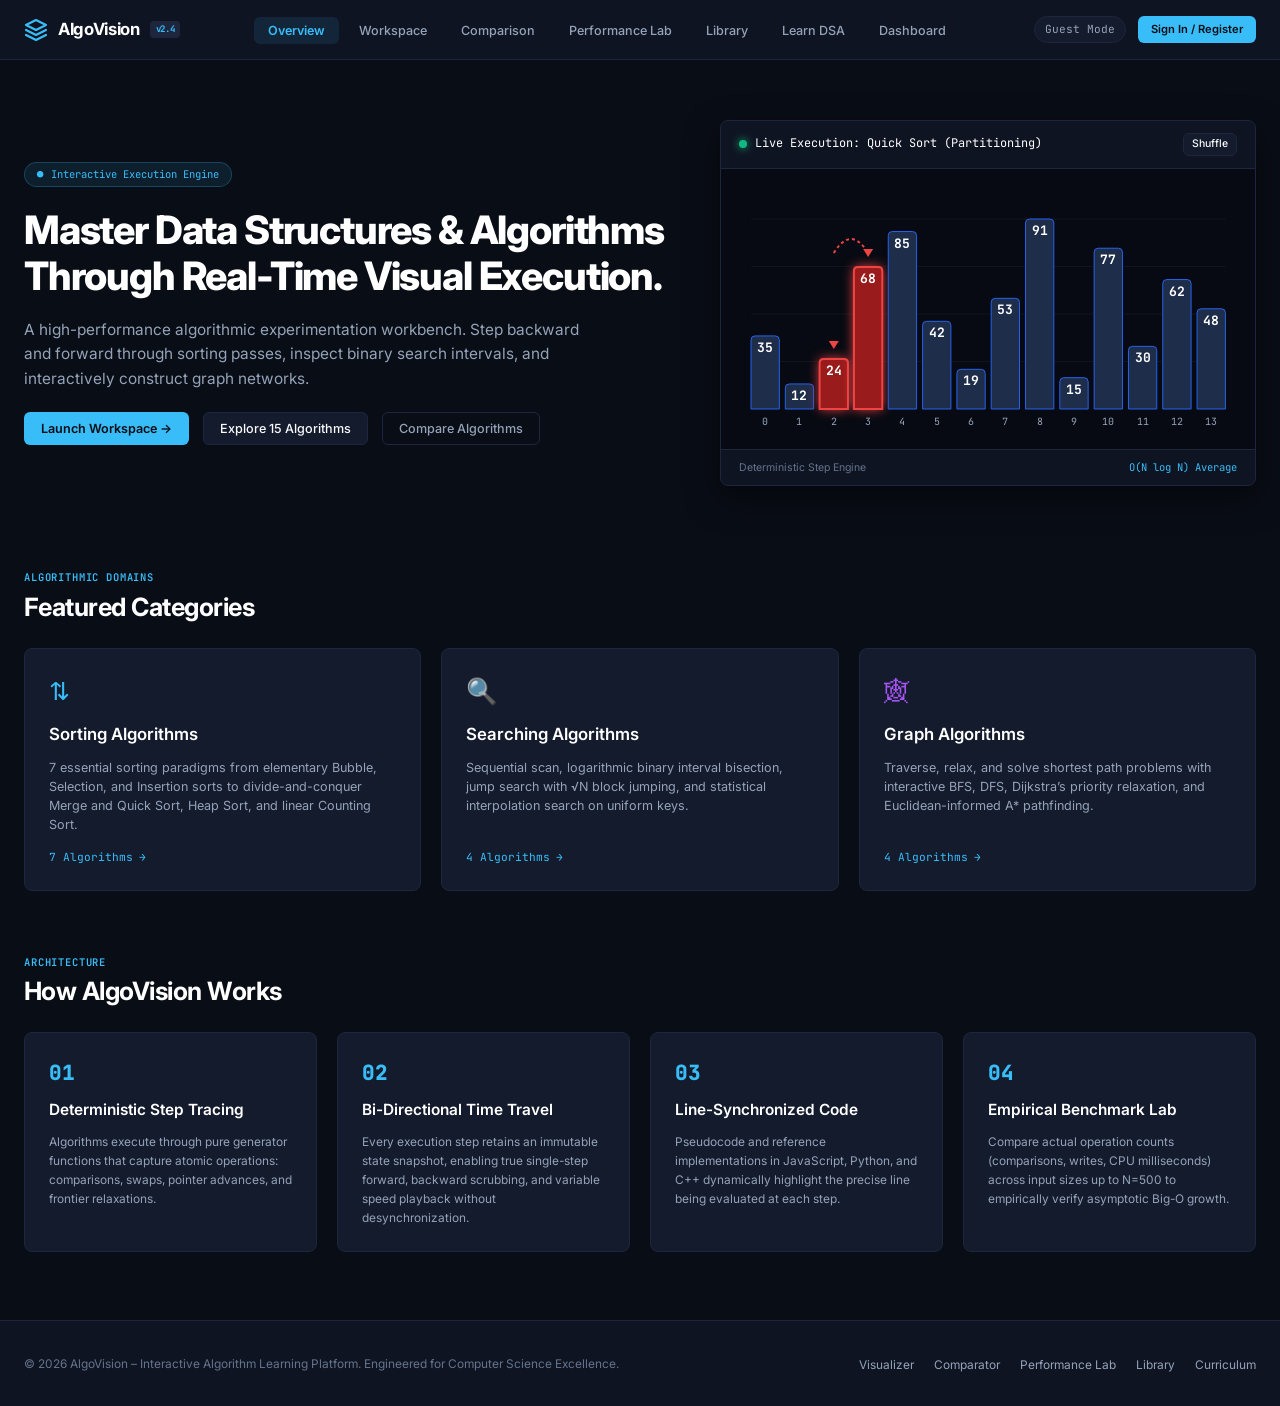
==== index.html @ 2dc423b3 "AlgoVision: Interactive Algorithm Learning & Visualization Platform" ====
<!DOCTYPE html>
<html lang="en">
<head>
    <meta charset="UTF-8">
    <meta name="viewport" content="width=device-width, initial-scale=1.0">
    <title>AlgoVision – Interactive Algorithm Learning & Visualization Platform</title>
    
    <!-- Professional Typography -->
    <link rel="preconnect" href="https://fonts.googleapis.com">
    <link rel="preconnect" href="https://fonts.gstatic.com" crossorigin>
    <link href="https://fonts.googleapis.com/css2?family=Inter:wght@400;500;600;700;800&family=JetBrains+Mono:wght@400;500;600;700&display=swap" rel="stylesheet">

    <!-- Stylesheets -->
    <link rel="stylesheet" href="static/css/main.css">
    <link rel="stylesheet" href="static/css/landing.css">
    <link rel="stylesheet" href="static/css/workspace.css">
    <link rel="stylesheet" href="static/css/compare.css">
    <link rel="stylesheet" href="static/css/library.css">
    <link rel="stylesheet" href="static/css/learn.css">
    <link rel="stylesheet" href="static/css/dashboard.css">
</head>
<body>

    <!-- ================================================================= -->
    <!-- NAVBAR                                                            -->
    <!-- ================================================================= -->
    <header class="app-navbar">
        <div class="navbar-inner">
            <a href="#landing" class="brand-logo">
                <svg class="brand-icon" viewBox="0 0 24 24" fill="none" stroke="currentColor" stroke-width="2.2" stroke-linecap="round" stroke-linejoin="round">
                    <polygon points="12 2 2 7 12 12 22 7 12 2"></polygon>
                    <polyline points="2 17 12 22 22 17"></polyline>
                    <polyline points="2 12 12 17 22 12"></polyline>
                </svg>
                <span>AlgoVision</span>
                <span class="brand-version">v2.4</span>
            </a>

            <ul class="nav-links" id="navbar-nav-links">
                <li><a href="#landing" class="nav-link" data-view="landing">Overview</a></li>
                <li><a href="#workspace" class="nav-link" data-view="workspace">Workspace</a></li>
                <li><a href="#compare" class="nav-link" data-view="compare">Comparison</a></li>
                <li><a href="#performance" class="nav-link" data-view="performance">Performance Lab</a></li>
                <li><a href="#library" class="nav-link" data-view="library">Library</a></li>
                <li><a href="#learn" class="nav-link" data-view="learn">Learn DSA</a></li>
                <li><a href="#dashboard" class="nav-link" data-view="dashboard">Dashboard</a></li>
            </ul>

            <div class="nav-actions">
                <span class="nav-user-label" id="nav-user-label">Guest Mode</span>
                <button class="btn btn-primary btn-sm" id="nav-auth-btn">Sign In / Register</button>
                <button class="mobile-menu-btn" id="mobile-menu-btn" aria-label="Toggle Navigation">☰</button>
            </div>
        </div>
    </header>

    <!-- ================================================================= -->
    <!-- VIEW A: LANDING PAGE                                              -->
    <!-- ================================================================= -->
    <main id="view-landing" class="app-view">
        <div class="landing-container">
            <!-- Hero -->
            <section class="hero-section">
                <div class="hero-copy">
                    <div class="hero-badge-pill">
                        <span>●</span> Interactive Execution Engine
                    </div>
                    <h1 class="hero-title">
                        Master Data Structures & Algorithms Through Real-Time Visual Execution.
                    </h1>
                    <p class="hero-desc">
                        A high-performance algorithmic experimentation workbench. Step backward and forward through sorting passes, inspect binary search intervals, and interactively construct graph networks.
                    </p>
                    <div class="hero-actions">
                        <button class="btn btn-primary" id="hero-btn-workspace">Launch Workspace →</button>
                        <button class="btn btn-secondary" id="hero-btn-explore">Explore 15 Algorithms</button>
                        <button class="btn btn-outline" onclick="window.location.hash='#compare'">Compare Algorithms</button>
                    </div>
                </div>

                <div class="hero-preview-card">
                    <div class="hero-preview-header">
                        <span class="hero-preview-title">
                            <span class="hero-preview-pulse"></span>
                            Live Execution: Quick Sort (Partitioning)
                        </span>
                        <button class="btn btn-secondary btn-xs" id="hero-preview-shuffle">Shuffle</button>
                    </div>
                    <div class="hero-canvas-wrap">
                        <canvas id="hero-preview-canvas"></canvas>
                    </div>
                    <div class="hero-preview-footer">
                        <span>Deterministic Step Engine</span>
                        <span class="font-mono text-cyan">O(N log N) Average</span>
                    </div>
                </div>
            </section>

            <!-- Featured Categories -->
            <section class="landing-section">
                <div class="section-header-block">
                    <span class="section-subtitle">Algorithmic Domains</span>
                    <h2 class="section-heading">Featured Categories</h2>
                </div>

                <div class="landing-cat-grid">
                    <div class="landing-cat-card" data-cat="sorting">
                        <div class="cat-card-icon text-cyan">⇅</div>
                        <h3 class="cat-card-title">Sorting Algorithms</h3>
                        <p class="cat-card-desc">
                            7 essential sorting paradigms from elementary Bubble, Selection, and Insertion sorts to divide-and-conquer Merge and Quick Sort, Heap Sort, and linear Counting Sort.
                        </p>
                        <div class="cat-card-meta">
                            <span>7 Algorithms</span> <span>→</span>
                        </div>
                    </div>

                    <div class="landing-cat-card" data-cat="searching">
                        <div class="cat-card-icon text-amber">🔍</div>
                        <h3 class="cat-card-title">Searching Algorithms</h3>
                        <p class="cat-card-desc">
                            Sequential scan, logarithmic binary interval bisection, jump search with √N block jumping, and statistical interpolation search on uniform keys.
                        </p>
                        <div class="cat-card-meta">
                            <span>4 Algorithms</span> <span>→</span>
                        </div>
                    </div>

                    <div class="landing-cat-card" data-cat="graph">
                        <div class="cat-card-icon text-purple">🕸</div>
                        <h3 class="cat-card-title">Graph Algorithms</h3>
                        <p class="cat-card-desc">
                            Traverse, relax, and solve shortest path problems with interactive BFS, DFS, Dijkstra’s priority relaxation, and Euclidean-informed A* pathfinding.
                        </p>
                        <div class="cat-card-meta">
                            <span>4 Algorithms</span> <span>→</span>
                        </div>
                    </div>
                </div>
            </section>

            <!-- How It Works Technical Pipeline -->
            <section class="landing-section">
                <div class="section-header-block">
                    <span class="section-subtitle">Architecture</span>
                    <h2 class="section-heading">How AlgoVision Works</h2>
                </div>

                <div class="pipeline-grid">
                    <div class="pipeline-card">
                        <span class="pipeline-step-num">01</span>
                        <h4 class="pipeline-title">Deterministic Step Tracing</h4>
                        <p class="pipeline-desc">
                            Algorithms execute through pure generator functions that capture atomic operations: comparisons, swaps, pointer advances, and frontier relaxations.
                        </p>
                    </div>

                    <div class="pipeline-card">
                        <span class="pipeline-step-num">02</span>
                        <h4 class="pipeline-title">Bi-Directional Time Travel</h4>
                        <p class="pipeline-desc">
                            Every execution step retains an immutable state snapshot, enabling true single-step forward, backward scrubbing, and variable speed playback without desynchronization.
                        </p>
                    </div>

                    <div class="pipeline-card">
                        <span class="pipeline-step-num">03</span>
                        <h4 class="pipeline-title">Line-Synchronized Code</h4>
                        <p class="pipeline-desc">
                            Pseudocode and reference implementations in JavaScript, Python, and C++ dynamically highlight the precise line being evaluated at each step.
                        </p>
                    </div>

                    <div class="pipeline-card">
                        <span class="pipeline-step-num">04</span>
                        <h4 class="pipeline-title">Empirical Benchmark Lab</h4>
                        <p class="pipeline-desc">
                            Compare actual operation counts (comparisons, writes, CPU milliseconds) across input sizes up to N=500 to empirically verify asymptotic Big-O growth.
                        </p>
                    </div>
                </div>
            </section>
        </div>
    </main>

    <!-- ================================================================= -->
    <!-- VIEW B: ALGORITHM VISUALIZATION WORKSPACE                         -->
    <!-- ================================================================= -->
    <main id="view-workspace" class="app-view">
        <div class="workspace-container">
            <!-- Header Bar -->
            <div class="workspace-header">
                <div class="workspace-header-info">
                    <div class="workspace-algo-heading">
                        <h2 class="workspace-algo-title" id="workspace-algo-title">Quick Sort</h2>
                        <span class="lib-tag tag-sorting" id="workspace-badge-category">SORTING</span>
                        <span class="lib-tag tag-medium" id="workspace-badge-difficulty">Medium</span>
                        <button class="btn-bookmark" id="workspace-bookmark-btn" title="Bookmark Algorithm">★</button>
                    </div>
                    <p class="workspace-algo-desc" id="workspace-algo-desc">
                        Divide-and-conquer sorting algorithm that selects a pivot, partitions elements into subarrays, and recursively sorts each partition.
                    </p>
                </div>

                <div class="workspace-header-actions">
                    <select class="form-select workspace-algo-select" id="workspace-algo-select" aria-label="Select Algorithm"></select>
                </div>
            </div>

            <!-- Prominent Custom User Input Bar -->
            <div class="workspace-user-input-card" id="workspace-user-input-section">
                <div class="user-input-header">
                    <span class="user-input-label">
                        <span class="text-cyan">⌨ User Input Array:</span>
                        <span class="text-muted" style="font-size: 0.85rem; font-weight: normal; margin-left: 8px;">
                            Enter your numbers separated by commas or spaces (e.g. <code>42, 17, 89, 5, 63, 28, 71</code>)
                        </span>
                    </span>
                    <span class="text-muted" id="user-input-count-badge" style="font-size: 0.8rem; font-family: var(--font-mono);">10 elements</span>
                </div>
                <div class="user-input-controls">
                    <input type="text" class="form-input font-mono user-input-field" id="workspace-inline-array-input" placeholder="Type custom numbers here: 45, 12, 89, 23, 7, 56, 34">
                    <button class="btn btn-primary" id="btn-apply-inline-input">✓ Apply Custom Array</button>
                    <button class="btn btn-secondary btn-sm" id="btn-inline-randomize">↻ Random Array</button>
                    <button class="btn btn-outline btn-sm" id="btn-inline-reversed">Reversed</button>
                    <button class="btn btn-outline btn-sm" id="btn-inline-nearly">Nearly Sorted</button>
                    
                    <!-- Search Target input when in searching mode -->
                    <div class="inline-search-target-box hidden" id="inline-search-target-box">
                        <span style="font-size: 0.85rem; font-weight: 600; color: #ffffff;">Target:</span>
                        <input type="number" class="form-input font-mono" id="workspace-inline-target-input" value="42" style="width: 75px; padding: 6px 10px;">
                        <button class="btn btn-primary btn-sm" id="btn-inline-search">Find Target</button>
                    </div>
                </div>
            </div>

            <!-- Visualizer Stage -->
            <div class="visualizer-stage-card">
                <!-- Canvases -->
                <div class="stage-canvas-wrapper">
                    <canvas id="workspace-sort-canvas"></canvas>
                    <canvas id="workspace-search-canvas" class="hidden"></canvas>
                    <canvas id="workspace-graph-canvas" class="hidden"></canvas>
                </div>

                <!-- Step Description Callout Banner -->
                <div class="workspace-step-banner">
                    <span class="step-desc-text" id="workspace-step-description">
                        Ready. Press Play or Step Forward to start execution.
                    </span>
                    <span class="step-counter-pill" id="workspace-step-counter">Step 1 / 1</span>
                </div>

                <!-- Real-Time Metrics Strip -->
                <div class="workspace-metrics-strip">
                    <div class="metric-strip-cell">
                        <span class="metric-strip-label">Comparisons</span>
                        <span class="metric-strip-val text-amber" id="metric-comparisons">0</span>
                    </div>
                    <div class="metric-strip-cell">
                        <span class="metric-strip-label">Swaps / Writes</span>
                        <span class="metric-strip-val text-rose" id="metric-swaps">0</span>
                    </div>
                    <div class="metric-strip-cell">
                        <span class="metric-strip-label">Total Operations</span>
                        <span class="metric-strip-val text-cyan" id="metric-operations">0</span>
                    </div>
                </div>

                <!-- Playback Controller Toolbar -->
                <div class="workspace-playback-bar">
                    <div class="playback-controls-row">
                        <div class="playback-button-cluster">
                            <button class="btn btn-primary" id="btn-play-pause">
                                <span class="icon-play">▶</span> Play
                            </button>
                            <button class="btn btn-secondary" id="btn-prev-step" title="Previous Step">◀ Step</button>
                            <button class="btn btn-secondary" id="btn-next-step" title="Next Step">Step ▶</button>
                            <button class="btn btn-outline" id="btn-restart" title="Restart">↺ Restart</button>
                        </div>

                        <!-- Graph Toolbar if active -->
                        <div class="graph-toolbar hidden" id="controls-graph-group">
                            <button class="btn btn-secondary btn-sm graph-mode-btn active" data-mode="MOVE">Drag Nodes</button>
                            <button class="btn btn-secondary btn-sm graph-mode-btn" data-mode="ADD_NODE">+ Add Node</button>
                            <button class="btn btn-secondary btn-sm graph-mode-btn" data-mode="ADD_EDGE">+ Add Edge</button>
                            <button class="btn btn-secondary btn-sm graph-mode-btn" data-mode="SET_START">Set Start</button>
                            <button class="btn btn-secondary btn-sm graph-mode-btn" data-mode="SET_TARGET">Set Goal</button>
                            <select class="form-select form-select-sm" id="graph-preset-select" style="max-width: 140px;">
                                <option value="network">Preset: Network</option>
                                <option value="tree">Preset: Tree</option>
                                <option value="cycle">Preset: Cycle</option>
                                <option value="disconnected">Preset: Disconnected</option>
                            </select>
                            <button class="btn btn-danger btn-sm" id="btn-graph-clear">Clear</button>
                        </div>

                        <div class="scrubber-control-group">
                            <span class="text-muted font-mono" style="font-size: 0.8rem;">Scrub</span>
                            <input type="range" class="range-scrubber" id="workspace-scrubber" min="0" max="0" value="0">
                        </div>
                    </div>

                    <!-- Tuning Inputs Row -->
                    <div class="workspace-inputs-tuning">
                        <div class="tuning-cluster">
                            <div class="tuning-item">
                                <span class="font-bold text-white">Speed:</span>
                                <input type="range" class="tuning-slider" id="workspace-speed-slider" min="1" max="100" value="40" style="width: 130px;">
                                <span class="font-mono text-cyan" id="workspace-speed-label">0.85s / step (Slow & Clear)</span>
                            </div>

                            <div class="tuning-item" id="controls-array-group">
                                <span>Size:</span>
                                <input type="range" class="tuning-slider" id="workspace-size-slider" min="5" max="40" value="10" style="width: 80px;">
                                <span class="font-mono text-cyan" id="workspace-size-label">10</span>
                            </div>
                        </div>

                        <div class="tuning-cluster">
                            <button class="btn btn-secondary btn-sm" id="btn-randomize-dataset">↻ Randomize Array</button>
                            <button class="btn btn-primary btn-sm" id="btn-workspace-open-quiz" style="background: linear-gradient(135deg, #0ea5e9, #8b5cf6); border: none; font-weight: 600;">
                                🎓 Test Knowledge (10 Questions)
                            </button>
                        </div>
                    </div>
                </div>
            </div>

            <!-- Lower Split: Code Viewer & Theoretical Complexity -->
            <div class="workspace-details-split">
                <!-- Synchronized Code Viewer -->
                <div class="code-viewer-panel">
                    <div class="panel-header">
                        <span class="panel-title">Synchronized Implementation</span>
                        <div class="code-lang-tabs">
                            <button class="code-lang-tab active" data-lang="pseudocode">Pseudocode</button>
                            <button class="code-lang-tab" data-lang="javascript">JavaScript</button>
                            <button class="code-lang-tab" data-lang="python">Python</button>
                            <button class="code-lang-tab" data-lang="cpp">C++</button>
                        </div>
                    </div>
                    <div class="code-lines-scroll" id="workspace-code-display">
                        <!-- Populated by workspace.js -->
                    </div>
                </div>

                <!-- Complexity & Engineering Notes -->
                <div class="theory-overview-panel">
                    <div class="panel-header">
                        <span class="panel-title">Complexity & Engineering Trade-offs</span>
                    </div>
                    <div class="theory-content-body">
                        <div class="complexity-summary-grid">
                            <div class="comp-metric-box">
                                <span class="comp-metric-name">Best Case</span>
                                <span class="comp-metric-value text-emerald" id="comp-time-best">O(N log N)</span>
                            </div>
                            <div class="comp-metric-box">
                                <span class="comp-metric-name">Average Case</span>
                                <span class="comp-metric-value text-cyan" id="comp-time-avg">O(N log N)</span>
                            </div>
                            <div class="comp-metric-box">
                                <span class="comp-metric-name">Worst Case</span>
                                <span class="comp-metric-value text-amber" id="comp-time-worst">O(N²)</span>
                            </div>
                            <div class="comp-metric-box">
                                <span class="comp-metric-name">Space Complexity</span>
                                <span class="comp-metric-value text-purple" id="comp-space">O(log N)</span>
                            </div>
                            <div class="comp-metric-box">
                                <span class="comp-metric-name">Stability</span>
                                <span class="comp-metric-value text-white" id="comp-stability">Unstable</span>
                            </div>
                            <div class="comp-metric-box">
                                <span class="comp-metric-name">In-Place</span>
                                <span class="comp-metric-value text-white" id="comp-in-place">Yes</span>
                            </div>
                        </div>

                        <div class="theory-section-block">
                            <span class="theory-section-title">Theoretical Foundations</span>
                            <p class="theory-text-p" id="workspace-theory-text"></p>
                        </div>

                        <div class="theory-section-block">
                            <span class="theory-section-title">Practical Engineering Use Cases</span>
                            <p class="theory-text-p" id="workspace-practical-use"></p>
                        </div>
                    </div>
                </div>
            </div>
        </div>
    </main>

    <!-- ================================================================= -->
    <!-- VIEW C: ALGORITHM COMPARISON                                      -->
    <!-- ================================================================= -->
    <main id="view-compare" class="app-view">
        <div class="compare-container">
            <div class="compare-top-header">
                <div>
                    <h2>Multi-Algorithm Comparison Workbench</h2>
                    <p class="text-secondary" style="font-size: 0.9rem; margin-top: 4px;">
                        Select sorting algorithms to execute side-by-side on an identical input array. Compare actual comparison counts and array writes in real time.
                    </p>
                </div>

                <div class="compare-chips-cluster" id="compare-algo-selector">
                    <!-- Populated dynamically -->
                </div>

                <div class="workspace-inputs-tuning" style="padding-top: 10px;">
                    <div class="tuning-cluster">
                        <button class="btn btn-primary" id="btn-compare-play-pause">▶ Play All</button>
                        <button class="btn btn-secondary btn-sm" id="btn-compare-step">Step All</button>
                        <button class="btn btn-outline btn-sm" id="btn-compare-restart">Restart All</button>
                        <button class="btn btn-secondary btn-sm" id="btn-compare-randomize">↻ New Random Array</button>
                    </div>

                    <div class="tuning-cluster">
                        <button class="btn btn-outline btn-sm" id="btn-compare-preset-reversed">Reverse Array (Worst Case)</button>
                        <button class="btn btn-outline btn-sm" id="btn-compare-preset-nearly">Nearly Sorted Array</button>
                        <div class="tuning-item">
                            <span class="font-bold text-white">Speed:</span>
                            <input type="range" class="tuning-slider" id="compare-speed-slider" min="150" max="1500" value="650" step="50" style="width: 110px;">
                            <span class="font-mono text-cyan" id="compare-speed-label">0.65s (Calibrated)</span>
                        </div>
                        <div class="tuning-item">
                            <span>Size:</span>
                            <input type="range" class="tuning-slider" id="compare-size-slider" min="10" max="45" value="25">
                            <span class="font-mono text-cyan" id="compare-size-label">25</span>
                        </div>
                    </div>
                </div>
            </div>

            <!-- Comparison Verdict Banner -->
            <div id="compare-verdict-banner" class="compare-verdict-card hidden"></div>

            <!-- Canvases Grid -->
            <div class="compare-canvases-grid" id="compare-canvases-grid">
                <!-- Populated dynamically with side-by-side visualizer cards -->
            </div>

            <!-- Summary Bar Chart -->
            <div class="compare-chart-card">
                <div>
                    <h3 style="font-size: 1.1rem; color: #ffffff;">Comparative Operations Analysis</h3>
                    <p class="text-muted" style="font-size: 0.85rem;">Empirical comparison of element comparisons and writes on the identical input sequence.</p>
                </div>
                <div class="compare-chart-wrapper">
                    <canvas id="compare-summary-chart"></canvas>
                </div>
            </div>
        </div>
    </main>

    <!-- ================================================================= -->
    <!-- VIEW D: PERFORMANCE ANALYSIS LAB                                  -->
    <!-- ================================================================= -->
    <main id="view-performance" class="app-view">
        <div class="compare-container">
            <!-- Beginner-Friendly Guide & Purpose -->
            <div class="perf-guide-card">
                <div class="perf-guide-title">
                    <span>💡 What is this Laboratory & Why does it exist?</span>
                </div>
                <div class="perf-guide-body">
                    In textbook theory, algorithms are represented as mathematical formulas like <code>O(N log N)</code> and <code>O(N²)</code>. 
                    <strong>This lab bridges theory and reality:</strong> it benchmarks actual sorting algorithms on your machine across growing datasets (from <strong>N = 20 up to 400 elements</strong>), counting every single element comparison, memory swap, and microsecond of execution time.
                </div>
                <div class="perf-cards-grid">
                    <div class="perf-concept-card highlight-green">
                        <div class="perf-concept-title">🏆 1. The Scaling Champions</div>
                        <div class="perf-concept-desc">
                            <strong>Quick Sort & Merge Sort (O(N log N))</strong>: Notice how their lines remain flat and low even at N=400 (~2,500 operations). They effortlessly scale to millions of elements.
                        </div>
                    </div>
                    <div class="perf-concept-card highlight-rose">
                        <div class="perf-concept-title">🐢 2. The Quadratic Wall</div>
                        <div class="perf-concept-desc">
                            <strong>Bubble Sort (O(N²))</strong>: Watch the curve explode upward! At N=400, it requires <strong>over 80,000 operations</strong> (30x more CPU work) to accomplish the exact same task!
                        </div>
                    </div>
                    <div class="perf-concept-card highlight-cyan">
                        <div class="perf-concept-title">🔍 3. What the Numbers Mean</div>
                        <div class="perf-concept-desc">
                            <strong>Comparisons</strong> = checks between two items. 
                            <strong>Swaps/Writes</strong> = memory modifications. 
                            <strong>Duration</strong> = physical CPU time in milliseconds.
                        </div>
                    </div>
                </div>
            </div>

            <div class="compare-top-header">
                <div>
                    <h2>Empirical Performance Benchmark Workbench</h2>
                    <p class="text-secondary" style="font-size: 0.9rem; margin-top: 4px;">
                        Select input distributions and algorithms to measure real asymptotic scaling on your system.
                    </p>
                </div>

                <div class="workspace-inputs-tuning" style="padding-top: 8px;">
                    <div class="tuning-cluster">
                        <label class="tuning-item">
                            <span>Distribution:</span>
                            <select class="form-select" id="perf-distribution-select">
                                <option value="random">Uniform Random</option>
                                <option value="nearly_sorted">Nearly Sorted (95% sorted)</option>
                                <option value="reversed">Strictly Reversed</option>
                                <option value="duplicates">High Duplicate Ratio</option>
                            </select>
                        </label>

                        <button class="btn btn-primary" id="btn-run-benchmark">Run Empirical Benchmark</button>
                    </div>

                    <div class="tuning-cluster" style="align-items: center;">
                        <span class="text-white font-bold" style="font-size: 0.8rem;">Quick Presets:</span>
                        <button class="btn btn-outline btn-sm" id="btn-perf-preset-fast-vs-slow">🚀 Fast vs 🐢 Slow (Quick vs Bubble)</button>
                        <button class="btn btn-outline btn-sm" id="btn-perf-preset-nearly-sorted">✨ The Nearly-Sorted Surprise</button>
                        <button class="btn btn-secondary btn-sm" id="btn-perf-preset-all">📊 Benchmark All 5 Algorithms</button>
                    </div>

                    <div class="tuning-cluster">
                        <span class="text-muted" style="font-size: 0.8rem;">Algorithms to Test:</span>
                        <label class="compare-select-chip active"><input type="checkbox" class="perf-algo-checkbox" value="bubble-sort" checked> Bubble</label>
                        <label class="compare-select-chip active"><input type="checkbox" class="perf-algo-checkbox" value="insertion-sort" checked> Insertion</label>
                        <label class="compare-select-chip active"><input type="checkbox" class="perf-algo-checkbox" value="merge-sort" checked> Merge</label>
                        <label class="compare-select-chip active"><input type="checkbox" class="perf-algo-checkbox" value="quick-sort" checked> Quick</label>
                        <label class="compare-select-chip active"><input type="checkbox" class="perf-algo-checkbox" value="heap-sort" checked> Heap</label>
                    </div>
                </div>
            </div>

            <!-- Plain-English Dynamic Verdict Box -->
            <div id="perf-verdict-banner" class="perf-verdict-box hidden"></div>

            <!-- Performance Charts Grid -->
            <div style="display: grid; grid-template-columns: 1fr 1fr; gap: 20px;">
                <div class="compare-chart-card">
                    <h3 style="font-size: 1rem; color: #ffffff;">Operations Count vs Array Size (N)</h3>
                    <div style="height: 280px; position: relative;">
                        <canvas id="perf-chart-ops"></canvas>
                    </div>
                </div>

                <div class="compare-chart-card">
                    <h3 style="font-size: 1rem; color: #ffffff;">Execution Duration (ms) vs Array Size (N)</h3>
                    <div style="height: 280px; position: relative;">
                        <canvas id="perf-chart-time"></canvas>
                    </div>
                </div>
            </div>

            <!-- Verified Metrics Table -->
            <div class="dash-section-card">
                <h3 class="dash-section-title">Measured Empirical Execution Data</h3>
                <div class="data-table-wrap">
                    <table class="data-table">
                        <thead>
                            <tr>
                                <th>Algorithm</th>
                                <th>Input Size (N)</th>
                                <th>Comparisons</th>
                                <th>Swaps / Writes</th>
                                <th>Total Operations</th>
                                <th>Execution Time</th>
                            </tr>
                        </thead>
                        <tbody id="perf-metrics-tbody">
                            <!-- Populated dynamically -->
                        </tbody>
                    </table>
                </div>
            </div>
        </div>
    </main>

    <!-- ================================================================= -->
    <!-- VIEW E: ALGORITHM LIBRARY                                         -->
    <!-- ================================================================= -->
    <main id="view-library" class="app-view">
        <div class="library-container">
            <div class="library-top-bar">
                <div>
                    <h2>Algorithm Library</h2>
                    <p class="text-secondary" style="font-size: 0.9rem; margin-top: 4px;">
                        Explore our comprehensive catalog of 15 verified sorting, searching, and graph traversal algorithms.
                    </p>
                </div>

                <div class="library-filters-row">
                    <div class="library-search-box">
                        <span class="library-search-icon">🔍</span>
                        <input type="text" class="form-input library-search-input" id="library-search-input" placeholder="Search algorithms by name or description...">
                    </div>

                    <div class="library-cat-pills">
                        <button class="library-cat-filter active" data-cat="all">All Domains</button>
                        <button class="library-cat-filter" data-cat="sorting">Sorting</button>
                        <button class="library-cat-filter" data-cat="searching">Searching</button>
                        <button class="library-cat-filter" data-cat="graph">Graph Theory</button>
                    </div>

                    <div style="display: flex; align-items: center; gap: 12px;">
                        <select class="form-select form-select-sm" id="library-diff-select">
                            <option value="all">All Difficulties</option>
                            <option value="easy">Easy</option>
                            <option value="medium">Medium</option>
                            <option value="hard">Hard</option>
                        </select>

                        <label style="display: flex; align-items: center; gap: 6px; font-size: 0.85rem; color: var(--text-secondary); cursor: pointer;">
                            <input type="checkbox" id="library-bookmarked-toggle">
                            <span>★ Bookmarked Only</span>
                        </label>
                    </div>
                </div>
            </div>

            <div class="library-cards-grid" id="library-cards-grid">
                <!-- Populated dynamically -->
            </div>
        </div>
    </main>

    <!-- ================================================================= -->
    <!-- VIEW F: LEARN DSA                                                 -->
    <!-- ================================================================= -->
    <main id="view-learn" class="app-view">
        <div class="learn-layout">
            <!-- Sidebar -->
            <aside class="learn-sidebar">
                <span class="learn-sidebar-title">Curriculum</span>
                <div class="learn-nav-item active" data-tab="big-o">
                    <span>📈</span> Big-O & Complexity
                </div>
                <div class="learn-nav-item" data-tab="sorting">
                    <span>⇅</span> Sorting Paradigms
                </div>
                <div class="learn-nav-item" data-tab="searching">
                    <span>🔍</span> Searching Concepts
                </div>
                <div class="learn-nav-item" data-tab="graphs">
                    <span>🕸</span> Graph Traversals
                </div>
            </aside>

            <!-- Main Content Chapters -->
            <div class="learn-content-main">
                <!-- Chapter 1: Big-O -->
                <div class="learn-chapter active" id="chapter-big-o">
                    <h2 class="chapter-title">Asymptotic Analysis & Big-O Notation</h2>
                    <p class="chapter-lead">
                        In computer science, algorithm efficiency is evaluated asymptotically to describe how resource requirements (CPU cycles and memory) scale as the input size $N$ approaches infinity.
                    </p>

                    <div class="theory-card-box">
                        <h4>Asymptotic Growth Comparison</h4>
                        <p>Observe how quadratic $O(N^2)$ curves diverge rapidly from linearithmic $O(N \log N)$ and linear $O(N)$ as input increases:</p>
                        <div class="chart-box-wrap">
                            <canvas id="big-o-growth-canvas"></canvas>
                        </div>
                    </div>

                    <div class="theory-card-box">
                        <h4>The Three Asymptotic Notations</h4>
                        <ul>
                            <li><strong>Big-O ($O$):</strong> Strict upper bound. Guarantees the algorithm will run no slower than this function in the worst case.</li>
                            <li><strong>Big-Omega ($\Omega$):</strong> Strict lower bound. Proves the minimum resources theoretically required by any algorithm solving this problem.</li>
                            <li><strong>Big-Theta ($\Theta$):</strong> Tight bound. Exists when an algorithm's upper and lower bounds asymptotically coincide.</li>
                        </ul>
                    </div>

                    <!-- Quiz Section -->
                    <div class="quiz-section-block">
                        <h3 class="quiz-heading">Module Knowledge Check</h3>
                        <div id="quiz-container-big-o"></div>
                    </div>
                </div>

                <!-- Chapter 2: Sorting -->
                <div class="learn-chapter" id="chapter-sorting">
                    <h2 class="chapter-title">Sorting Paradigms & Lower Bounds</h2>
                    <p class="chapter-lead">
                        Sorting is the foundational algorithmic problem of rearranging an arbitrary collection into a strictly monotonic order.
                    </p>

                    <div class="theory-card-box">
                        <h4>Comparison vs Non-Comparison Sorts</h4>
                        <p>
                            Any comparison-based algorithm (Bubble, Quick, Merge, Heap) is bounded by the mathematical lower bound $\Omega(N \log N)$. 
                            Non-comparison sorts such as <strong>Counting Sort</strong> break this barrier by utilizing direct memory indexing, running in linear time $O(N + K)$ when the key range $K$ is bounded.
                        </p>
                    </div>

                    <div class="theory-card-box">
                        <h4>Algorithm Stability & Memory Hierarchy</h4>
                        <p>
                            A sort is <strong>stable</strong> if duplicate elements preserve their relative order from the input. 
                            Furthermore, modern CPU hardware performance heavily favors contiguous linear array access (Quick Sort) over cache-evicting binary tree jumps (Heap Sort).
                        </p>
                    </div>

                    <div class="quiz-section-block">
                        <h3 class="quiz-heading">Module Knowledge Check</h3>
                        <div id="quiz-container-sorting"></div>
                    </div>
                </div>

                <!-- Chapter 3: Searching -->
                <div class="learn-chapter" id="chapter-searching">
                    <h2 class="chapter-title">Searching: Sequential vs Interval vs Heuristic</h2>
                    <p class="chapter-lead">
                        Locating a target value within a collection depends critically on whether the data is unordered, ordered, or uniformly distributed.
                    </p>

                    <div class="theory-card-box">
                        <h4>Comparing Search Strategies</h4>
                        <ul>
                            <li><strong>Linear Search:</strong> $O(N)$ worst-case. Required whenever data is unsorted.</li>
                            <li><strong>Binary Search:</strong> $O(\log N)$. Repeatedly bisects a sorted array. 32 comparisons can search 4 billion elements.</li>
                            <li><strong>Jump Search:</strong> $O(\sqrt{N})$. Balances block jumps with linear scan. Superior when jumping backward is costly.</li>
                            <li><strong>Interpolation Search:</strong> $O(\log \log N)$ average on uniformly distributed numbers by calculating probe slope.</li>
                        </ul>
                    </div>

                    <div class="quiz-section-block">
                        <h3 class="quiz-heading">Module Knowledge Check</h3>
                        <div id="quiz-container-searching"></div>
                    </div>
                </div>

                <!-- Chapter 4: Graphs -->
                <div class="learn-chapter" id="chapter-graphs">
                    <h2 class="chapter-title">Graph Traversals & Shortest Paths</h2>
                    <p class="chapter-lead">
                        Graphs $G = (V, E)$ represent discrete relationships between entities. Traversing and discovering optimal routes are core engineering problems.
                    </p>

                    <div class="theory-card-box">
                        <h4>Traversals & Optimal Routing</h4>
                        <ul>
                            <li><strong>BFS (Breadth-First Search):</strong> Level-order exploration using a FIFO queue. Guarantees shortest path on unweighted graphs.</li>
                            <li><strong>DFS (Depth-First Search):</strong> Deep recursive exploration with backtracking. Used for cycle detection and topological sorting.</li>
                            <li><strong>Dijkstra’s Algorithm:</strong> Greedy shortest path using a min-priority queue to iteratively relax edge distances on non-negative weighted graphs.</li>
                            <li><strong>A* Search:</strong> Optimizes Dijkstra by incorporating an admissible heuristic $f(n) = g(n) + h(n)$ to direct exploration towards the target.</li>
                        </ul>
                    </div>

                    <div class="quiz-section-block">
                        <h3 class="quiz-heading">Module Knowledge Check</h3>
                        <div id="quiz-container-graphs"></div>
                    </div>
                </div>
            </div>
        </div>
    </main>

    <!-- ================================================================= -->
    <!-- VIEW G: DASHBOARD                                                 -->
    <!-- ================================================================= -->
    <main id="view-dashboard" class="app-view">
        <div class="dashboard-container">
            <!-- Welcome Banner -->
            <div class="dashboard-welcome-banner">
                <div class="dash-welcome-info">
                    <div style="display: flex; align-items: center; gap: 12px;">
                        <h2 class="dash-welcome-title" id="dash-welcome-title">Welcome</h2>
                        <span class="status-pill badge-guest" id="dash-user-badge">Guest Session</span>
                    </div>
                    <p class="text-secondary" style="font-size: 0.9rem;">
                        Real-time analytics and history tracked across your active session.
                    </p>
                </div>
                <div>
                    <button class="btn btn-secondary btn-sm" id="dash-btn-auth-action">Manage Account / Sign In</button>
                </div>
            </div>

            <!-- Stats Tiles -->
            <div class="dash-stats-grid">
                <div class="dash-stat-card">
                    <span class="dash-stat-label">Visualizations Run</span>
                    <span class="dash-stat-num text-cyan" id="dash-stat-runs">0</span>
                </div>
                <div class="dash-stat-card">
                    <span class="dash-stat-label">Algorithms Explored</span>
                    <span class="dash-stat-num text-emerald" id="dash-stat-algos">0 / 15</span>
                </div>
                <div class="dash-stat-card">
                    <span class="dash-stat-label">Operations Executed</span>
                    <span class="dash-stat-num text-amber" id="dash-stat-ops">0</span>
                </div>
                <div class="dash-stat-card">
                    <span class="dash-stat-label">Total Comparisons</span>
                    <span class="dash-stat-num text-purple" id="dash-stat-comps">0</span>
                </div>
            </div>

            <!-- Bookmarked Algorithms -->
            <div class="dash-section-card">
                <h3 class="dash-section-title">Bookmarked Shortcuts</h3>
                <div class="dash-bookmarks-shelf" id="dash-bookmarks-shelf">
                    <!-- Populated dynamically -->
                </div>
            </div>

            <!-- Recent Visualizations History -->
            <div class="dash-section-card">
                <h3 class="dash-section-title">Recent Visualization History</h3>
                <div class="data-table-wrap">
                    <table class="data-table">
                        <thead>
                            <tr>
                                <th>Algorithm</th>
                                <th>Category</th>
                                <th>Array Size</th>
                                <th>Operations</th>
                                <th>Comparisons</th>
                                <th class="text-right">Action</th>
                            </tr>
                        </thead>
                        <tbody id="dash-history-tbody">
                            <!-- Populated dynamically -->
                        </tbody>
                    </table>
                </div>
            </div>

            <!-- Learning Progress -->
            <div class="dash-section-card">
                <h3 class="dash-section-title">Curriculum Progress</h3>
                <div class="dash-progress-list" id="dash-progress-list">
                    <!-- Populated dynamically -->
                </div>
            </div>

            <!-- Recommended Next Algorithms -->
            <div class="dash-section-card">
                <h3 class="dash-section-title">Recommended Algorithms</h3>
                <div class="dash-recommended-grid" id="dash-recommended-grid">
                    <!-- Populated dynamically -->
                </div>
            </div>
        </div>
    </main>

    <!-- ================================================================= -->
    <!-- MODAL 1: CUSTOM INPUT MODAL                                       -->
    <!-- ================================================================= -->
    <div class="modal-overlay hidden" id="modal-custom-input">
        <div class="modal-dialog">
            <div class="modal-header">
                <h3 class="modal-title">Custom Input Array</h3>
                <button class="modal-close-btn" id="modal-custom-close">×</button>
            </div>
            <div class="modal-body">
                <p class="text-secondary" style="font-size: 0.85rem; margin-bottom: 12px;">
                    Enter integers separated by commas or spaces (e.g. <code>42, 18, 9, 65, 33, 7, 50</code>).
                </p>
                <textarea class="form-textarea" id="custom-input-array" rows="4" style="width: 100%; font-family: var(--font-mono);"></textarea>
            </div>
            <div class="modal-footer">
                <button class="btn btn-secondary" onclick="document.getElementById('modal-custom-input').classList.add('hidden')">Cancel</button>
                <button class="btn btn-primary" id="btn-apply-custom-input">Apply Dataset</button>
            </div>
        </div>
    </div>

    <!-- ================================================================= -->
    <!-- MODAL 2: AUTHENTICATION MODAL                                     -->
    <!-- ================================================================= -->
    <div class="modal-overlay hidden" id="modal-auth">
        <div class="modal-dialog">
            <div class="modal-header">
                <h3 class="modal-title" id="auth-modal-title">Sign In to AlgoVision</h3>
                <button class="modal-close-btn" id="modal-auth-close">×</button>
            </div>
            <form id="auth-form">
                <div class="modal-body" style="display: flex; flex-direction: column; gap: 14px;">
                    <div id="auth-error-msg" class="quiz-feedback-box feedback-wrong hidden"></div>

                    <div>
                        <label style="display: block; font-size: 0.8rem; color: var(--text-muted); margin-bottom: 4px;">Username or Email</label>
                        <input type="text" class="form-input" id="auth-username-input" style="width: 100%;" required>
                    </div>

                    <div id="auth-email-group" class="hidden">
                        <label style="display: block; font-size: 0.8rem; color: var(--text-muted); margin-bottom: 4px;">Email Address</label>
                        <input type="email" class="form-input" id="auth-email-input" style="width: 100%;">
                    </div>

                    <div>
                        <label style="display: block; font-size: 0.8rem; color: var(--text-muted); margin-bottom: 4px;">Password</label>
                        <input type="password" class="form-input" id="auth-password-input" style="width: 100%;" required>
                    </div>

                    <p id="auth-toggle-prompt" style="font-size: 0.85rem; color: var(--text-secondary);"></p>
                </div>
                <div class="modal-footer">
                    <button type="button" class="btn btn-secondary" onclick="document.getElementById('modal-auth').classList.add('hidden')">Cancel</button>
                    <button type="submit" class="btn btn-primary" id="auth-submit-btn">Sign In</button>
                </div>
            </form>
        </div>
    </div>

    <!-- ================================================================= -->
    <!-- MODAL 3: ALGORITHM CONCEPT MASTERY QUIZ (10 QUESTIONS)             -->
    <!-- ================================================================= -->
    <div class="modal-overlay hidden" id="modal-algorithm-quiz">
        <div class="modal-dialog quiz-modal-dialog">
            <div class="modal-header">
                <div>
                    <h3 class="modal-title" id="quiz-modal-algo-title">Concept Mastery Quiz</h3>
                    <span class="text-muted" style="font-size: 0.8rem;">10 High-Yield Conceptual Questions</span>
                </div>
                <button class="modal-close-btn" id="modal-quiz-close">×</button>
            </div>

            <!-- Quiz Progress Track -->
            <div class="quiz-progress-strip">
                <div class="quiz-progress-track">
                    <div class="quiz-progress-fill" id="quiz-progress-bar" style="width: 10%;"></div>
                </div>
                <div class="quiz-progress-labels">
                    <span id="quiz-question-number-pill" class="text-cyan font-mono" style="font-weight: 600;">Question 1 of 10</span>
                    <span id="quiz-current-score-pill" class="font-mono text-emerald" style="font-weight: 600;">Score: 0 / 10</span>
                </div>
            </div>

            <!-- Question Screen -->
            <div class="modal-body" id="quiz-question-view">
                <h4 class="quiz-question-text" id="quiz-question-text">Loading question...</h4>

                <div class="quiz-options-list" id="quiz-options-list">
                    <!-- Populated dynamically: Option A, B, C, D -->
                </div>

                <!-- Detailed Explanation Callout -->
                <div class="quiz-explanation-box hidden" id="quiz-explanation-box">
                    <div class="explanation-header" id="quiz-explanation-header"></div>
                    <p class="explanation-text" id="quiz-explanation-text"></p>
                </div>
            </div>

            <!-- Final Summary Screen (Shown after Question 10) -->
            <div class="modal-body hidden" id="quiz-summary-view">
                <div class="quiz-summary-card">
                    <div class="summary-badge" id="quiz-summary-badge">🏆</div>
                    <h3 id="quiz-summary-title">Concept Mastery Completed!</h3>
                    <div class="summary-score-large" id="quiz-summary-score">8 / 10</div>
                    <p class="summary-desc" id="quiz-summary-desc">Great job! You have a strong grasp of how this algorithm operates under the hood.</p>
                </div>
            </div>

            <div class="modal-footer" style="justify-content: space-between;">
                <button type="button" class="btn btn-secondary btn-sm" id="btn-quiz-exit">Close</button>
                <button type="button" class="btn btn-primary" id="btn-quiz-next" disabled>Next Question →</button>
                <button type="button" class="btn btn-primary hidden" id="btn-quiz-retake">↻ Retake Quiz</button>
            </div>
        </div>
    </div>

    <!-- ================================================================= -->
    <!-- FOOTER                                                            -->
    <!-- ================================================================= -->
    <footer class="app-footer">
        <div class="footer-inner">
            <span class="footer-text">
                © 2026 AlgoVision – Interactive Algorithm Learning Platform. Engineered for Computer Science Excellence.
            </span>
            <ul class="footer-links">
                <li><a href="#workspace">Visualizer</a></li>
                <li><a href="#compare">Comparator</a></li>
                <li><a href="#performance">Performance Lab</a></li>
                <li><a href="#library">Library</a></li>
                <li><a href="#learn">Curriculum</a></li>
            </ul>
        </div>
    </footer>

    <!-- Vendor Scripts -->
    <script src="static/vendor/chart.umd.js"></script>
    <script src="static/vendor/lucide.min.js"></script>

    <!-- Master Application Bundle -->
    <script type="module" src="static/js/app.js"></script>
</body>
</html>
---- static/css/main.css ----
/* ==========================================================================
   AlgoVision - Core Design System & Global Styles
   Developer Workspace Aesthetic: Minimal, Technical, High Contrast
   ========================================================================== */

:root {
    /* Color Palette - Deep Charcoal & Slate Surfaces */
    --bg-base: #090d16;
    --bg-surface: #0f1422;
    --bg-card: #141b2d;
    --bg-card-hover: #1b243b;
    --bg-input: #121829;
    --bg-canvas: #090d16;

    /* Borders & Dividers */
    --border-subtle: #1e263d;
    --border-strong: #2c3858;
    --border-focus: #38bdf8;

    /* Distinctive Accents */
    --accent-cyan: #38bdf8;
    --accent-cyan-glow: rgba(56, 189, 248, 0.15);
    --accent-emerald: #10b981;
    --accent-amber: #f59e0b;
    --accent-rose: #f43f5e;
    --accent-purple: #a855f7;

    /* Text Hierarchy */
    --text-primary: #f8fafc;
    --text-secondary: #94a3b8;
    --text-muted: #64748b;
    --text-inverse: #090d16;

    /* Typography */
    --font-sans: 'Inter', -apple-system, BlinkMacSystemFont, "Segoe UI", Roboto, sans-serif;
    --font-mono: 'JetBrains Mono', 'Fira Code', 'Roboto Mono', Menlo, monospace;

    /* Spacing & Layout */
    --radius-sm: 4px;
    --radius-md: 6px;
    --radius-lg: 8px;
    --radius-pill: 9999px;

    /* Transitions & Shadows */
    --transition-fast: 0.15s ease;
    --transition-normal: 0.25s ease;
    --shadow-card: 0 4px 16px rgba(0, 0, 0, 0.4);
}

/* Base Resets */
*, *::before, *::after {
    box-sizing: border-box;
    margin: 0;
    padding: 0;
}

html {
    font-size: 14px;
    scroll-behavior: smooth;
}

body {
    background-color: var(--bg-base);
    color: var(--text-primary);
    font-family: var(--font-sans);
    line-height: 1.5;
    -webkit-font-smoothing: antialiased;
    min-height: 100vh;
    display: flex;
    flex-direction: column;
}

/* Typography Utilities */
h1, h2, h3, h4, h5, h6 {
    font-weight: 600;
    color: var(--text-primary);
    line-height: 1.25;
}

a {
    color: var(--accent-cyan);
    text-decoration: none;
    transition: color var(--transition-fast);
}

a:hover {
    color: #7dd3fc;
}

.font-mono { font-family: var(--font-mono); }
.font-bold { font-weight: 700; }
.text-cyan { color: var(--accent-cyan); }
.text-emerald { color: var(--accent-emerald); }
.text-amber { color: var(--accent-amber); }
.text-rose { color: var(--accent-rose); }
.text-purple { color: var(--accent-purple); }
.text-muted { color: var(--text-muted); }
.text-white { color: #ffffff; }
.text-center { text-align: center; }
.text-right { text-align: right; }

.hidden { display: none !important; }

/* Navbar */
.app-navbar {
    background-color: var(--bg-surface);
    border-bottom: 1px solid var(--border-subtle);
    position: sticky;
    top: 0;
    z-index: 100;
    height: 60px;
    display: flex;
    align-items: center;
}

.navbar-inner {
    width: 100%;
    max-width: 1400px;
    margin: 0 auto;
    padding: 0 24px;
    display: flex;
    align-items: center;
    justify-content: space-between;
}

.brand-logo {
    display: flex;
    align-items: center;
    gap: 10px;
    color: #ffffff;
    font-weight: 700;
    font-size: 1.2rem;
    letter-spacing: -0.02em;
}

.brand-icon {
    width: 24px;
    height: 24px;
    color: var(--accent-cyan);
}

.brand-version {
    font-size: 0.65rem;
    background-color: var(--border-subtle);
    color: var(--accent-cyan);
    padding: 2px 6px;
    border-radius: var(--radius-sm);
    font-family: var(--font-mono);
}

.nav-links {
    display: flex;
    align-items: center;
    gap: 6px;
    list-style: none;
}

.nav-link {
    color: var(--text-secondary);
    padding: 6px 14px;
    border-radius: var(--radius-md);
    font-weight: 500;
    font-size: 0.9rem;
    transition: all var(--transition-fast);
}

.nav-link:hover {
    color: #ffffff;
    background-color: var(--bg-card);
}

.nav-link.active {
    color: var(--accent-cyan);
    background-color: rgba(56, 189, 248, 0.1);
    font-weight: 600;
}

.nav-actions {
    display: flex;
    align-items: center;
    gap: 12px;
}

.nav-user-label {
    font-family: var(--font-mono);
    font-size: 0.8rem;
    color: var(--text-secondary);
    background: var(--bg-card);
    border: 1px solid var(--border-subtle);
    padding: 4px 10px;
    border-radius: var(--radius-pill);
}

.mobile-menu-btn {
    display: none;
    background: none;
    border: none;
    color: var(--text-secondary);
    font-size: 1.4rem;
    cursor: pointer;
}

/* Button Component System */
.btn {
    display: inline-flex;
    align-items: center;
    justify-content: center;
    gap: 8px;
    font-family: var(--font-sans);
    font-weight: 500;
    font-size: 0.9rem;
    padding: 8px 16px;
    border-radius: var(--radius-md);
    border: 1px solid transparent;
    cursor: pointer;
    transition: all var(--transition-fast);
    text-decoration: none;
    line-height: 1.2;
    white-space: nowrap;
}

.btn:disabled {
    opacity: 0.4;
    cursor: not-allowed !important;
}

.btn-primary {
    background-color: var(--accent-cyan);
    color: var(--text-inverse);
    font-weight: 600;
}

.btn-primary:hover:not(:disabled) {
    background-color: #7dd3fc;
    box-shadow: 0 0 12px var(--accent-cyan-glow);
}

.btn-secondary {
    background-color: var(--bg-card);
    color: var(--text-primary);
    border-color: var(--border-subtle);
}

.btn-secondary:hover:not(:disabled) {
    background-color: var(--bg-card-hover);
    border-color: var(--border-strong);
    color: #ffffff;
}

.btn-outline {
    background: transparent;
    color: var(--text-secondary);
    border-color: var(--border-subtle);
}

.btn-outline:hover:not(:disabled) {
    color: #ffffff;
    border-color: var(--text-secondary);
}

.btn-warning {
    background-color: var(--accent-amber);
    color: #000;
    font-weight: 600;
}

.btn-danger {
    background-color: var(--accent-rose);
    color: #ffffff;
}

.btn-sm {
    padding: 6px 12px;
    font-size: 0.8rem;
}

.btn-xs {
    padding: 4px 8px;
    font-size: 0.75rem;
}

/* Form Controls */
.form-input, .form-select, .form-textarea {
    background-color: var(--bg-input);
    border: 1px solid var(--border-subtle);
    color: var(--text-primary);
    border-radius: var(--radius-md);
    padding: 8px 12px;
    font-family: var(--font-sans);
    font-size: 0.9rem;
    outline: none;
    transition: border-color var(--transition-fast);
}

.form-input:focus, .form-select:focus, .form-textarea:focus {
    border-color: var(--accent-cyan);
    box-shadow: 0 0 0 1px var(--accent-cyan);
}

.form-input::placeholder, .form-textarea::placeholder {
    color: var(--text-muted);
}

/* Badges & Tags */
.status-pill {
    display: inline-flex;
    align-items: center;
    gap: 6px;
    padding: 3px 10px;
    border-radius: var(--radius-pill);
    font-size: 0.75rem;
    font-weight: 500;
}

.badge-guest {
    background-color: rgba(148, 163, 184, 0.1);
    color: var(--text-secondary);
    border: 1px solid var(--border-subtle);
}

.badge-user {
    background-color: rgba(16, 185, 129, 0.1);
    color: var(--accent-emerald);
    border: 1px solid rgba(16, 185, 129, 0.2);
}

.lib-tag {
    font-size: 0.7rem;
    padding: 2px 8px;
    border-radius: var(--radius-sm);
    font-family: var(--font-mono);
    font-weight: 600;
    text-transform: uppercase;
    letter-spacing: 0.04em;
}

.tag-sorting { background: rgba(56, 189, 248, 0.12); color: var(--accent-cyan); border: 1px solid rgba(56, 189, 248, 0.2); }
.tag-searching { background: rgba(245, 158, 11, 0.12); color: var(--accent-amber); border: 1px solid rgba(245, 158, 11, 0.2); }
.tag-graph { background: rgba(168, 85, 247, 0.12); color: var(--accent-purple); border: 1px solid rgba(168, 85, 247, 0.2); }

.tag-easy { background: rgba(16, 185, 129, 0.1); color: var(--accent-emerald); }
.tag-medium { background: rgba(245, 158, 11, 0.1); color: var(--accent-amber); }
.tag-hard { background: rgba(244, 63, 94, 0.1); color: var(--accent-rose); }

/* Main App Views */
.app-view {
    flex: 1;
    display: none;
    width: 100%;
    max-width: 1400px;
    margin: 0 auto;
    padding: 28px 24px;
}

.app-view.active {
    display: block;
}

/* Modals */
.modal-overlay {
    position: fixed;
    top: 0;
    left: 0;
    width: 100vw;
    height: 100vh;
    background-color: rgba(5, 8, 15, 0.75);
    backdrop-filter: blur(4px);
    z-index: 1000;
    display: flex;
    align-items: center;
    justify-content: center;
    padding: 20px;
}

.modal-dialog {
    background-color: var(--bg-card);
    border: 1px solid var(--border-strong);
    border-radius: var(--radius-lg);
    box-shadow: 0 16px 40px rgba(0, 0, 0, 0.6);
    width: 100%;
    max-width: 480px;
    overflow: hidden;
}

.modal-header {
    padding: 16px 20px;
    border-bottom: 1px solid var(--border-subtle);
    display: flex;
    align-items: center;
    justify-content: space-between;
}

.modal-title {
    font-size: 1.1rem;
    font-weight: 600;
}

.modal-close-btn {
    background: none;
    border: none;
    color: var(--text-muted);
    font-size: 1.4rem;
    cursor: pointer;
    line-height: 1;
}

.modal-close-btn:hover {
    color: #ffffff;
}

.modal-body {
    padding: 20px;
}

.modal-footer {
    padding: 16px 20px;
    border-top: 1px solid var(--border-subtle);
    display: flex;
    align-items: center;
    justify-content: flex-end;
    gap: 12px;
}

/* Tables */
.data-table-wrap {
    width: 100%;
    overflow-x: auto;
    border: 1px solid var(--border-subtle);
    border-radius: var(--radius-md);
    background: var(--bg-surface);
}

.data-table {
    width: 100%;
    border-collapse: collapse;
    font-size: 0.85rem;
}

.data-table th {
    background-color: var(--bg-card);
    color: var(--text-secondary);
    text-align: left;
    padding: 10px 14px;
    font-weight: 600;
    border-bottom: 1px solid var(--border-subtle);
    text-transform: uppercase;
    font-size: 0.7rem;
    letter-spacing: 0.05em;
}

.data-table td {
    padding: 12px 14px;
    border-bottom: 1px solid var(--border-subtle);
    color: var(--text-primary);
}

.data-table tr:last-child td {
    border-bottom: none;
}

.data-table tr:hover td {
    background-color: rgba(255, 255, 255, 0.02);
}

/* Footer */
.app-footer {
    background-color: var(--bg-surface);
    border-top: 1px solid var(--border-subtle);
    padding: 32px 24px;
    margin-top: auto;
}

.footer-inner {
    max-width: 1400px;
    margin: 0 auto;
    display: flex;
    align-items: center;
    justify-content: space-between;
    flex-wrap: wrap;
    gap: 16px;
}

.footer-text {
    color: var(--text-muted);
    font-size: 0.85rem;
}

.footer-links {
    display: flex;
    gap: 20px;
    list-style: none;
}

.footer-links a {
    color: var(--text-secondary);
    font-size: 0.85rem;
}

.footer-links a:hover {
    color: #ffffff;
}

/* Responsive Overrides */
@media (max-width: 900px) {
    .nav-links {
        display: none;
        position: absolute;
        top: 60px;
        left: 0;
        width: 100%;
        background-color: var(--bg-surface);
        border-bottom: 1px solid var(--border-subtle);
        flex-direction: column;
        padding: 16px 24px;
        align-items: flex-start;
        gap: 8px;
    }

    .nav-links.nav-open {
        display: flex;
    }

    .mobile-menu-btn {
        display: block;
    }
}
---- static/css/landing.css ----
/* ==========================================================================
   AlgoVision - Landing Page Stylesheet
   ========================================================================== */

.landing-container {
    display: flex;
    flex-direction: column;
    gap: 64px;
    padding-bottom: 40px;
}

/* Hero Section */
.hero-section {
    display: grid;
    grid-template-columns: 1.1fr 0.9fr;
    gap: 40px;
    align-items: center;
    padding: 32px 0 20px 0;
}

.hero-copy {
    display: flex;
    flex-direction: column;
    gap: 20px;
}

.hero-badge-pill {
    display: inline-flex;
    align-items: center;
    gap: 8px;
    background: rgba(56, 189, 248, 0.1);
    color: var(--accent-cyan);
    border: 1px solid rgba(56, 189, 248, 0.25);
    padding: 4px 12px;
    border-radius: var(--radius-pill);
    font-size: 0.75rem;
    font-family: var(--font-mono);
    width: fit-content;
}

.hero-title {
    font-size: 2.8rem;
    font-weight: 800;
    color: #ffffff;
    line-height: 1.15;
    letter-spacing: -0.03em;
}

.hero-desc {
    font-size: 1.1rem;
    color: var(--text-secondary);
    line-height: 1.6;
    max-width: 560px;
}

.hero-actions {
    display: flex;
    align-items: center;
    gap: 14px;
    flex-wrap: wrap;
}

/* Hero Visualizer Preview Card */
.hero-preview-card {
    background: var(--bg-card);
    border: 1px solid var(--border-subtle);
    border-radius: var(--radius-lg);
    box-shadow: 0 12px 32px rgba(0, 0, 0, 0.5);
    overflow: hidden;
    display: flex;
    flex-direction: column;
}

.hero-preview-header {
    background: var(--bg-surface);
    padding: 12px 18px;
    border-bottom: 1px solid var(--border-subtle);
    display: flex;
    align-items: center;
    justify-content: space-between;
}

.hero-preview-title {
    font-size: 0.85rem;
    font-family: var(--font-mono);
    color: #ffffff;
    display: flex;
    align-items: center;
    gap: 8px;
}

.hero-preview-pulse {
    width: 8px;
    height: 8px;
    background-color: var(--accent-emerald);
    border-radius: 50%;
    box-shadow: 0 0 8px var(--accent-emerald);
}

.hero-canvas-wrap {
    height: 280px;
    background: #090d16;
}

.hero-canvas-wrap canvas {
    width: 100%;
    height: 100%;
    display: block;
}

.hero-preview-footer {
    background: var(--bg-surface);
    padding: 10px 18px;
    border-top: 1px solid var(--border-subtle);
    display: flex;
    align-items: center;
    justify-content: space-between;
    font-size: 0.75rem;
    color: var(--text-muted);
}

/* Categories Section */
.landing-section {
    display: flex;
    flex-direction: column;
    gap: 24px;
}

.section-header-block {
    display: flex;
    flex-direction: column;
    gap: 6px;
}

.section-subtitle {
    font-size: 0.75rem;
    font-weight: 600;
    text-transform: uppercase;
    color: var(--accent-cyan);
    letter-spacing: 0.08em;
    font-family: var(--font-mono);
}

.section-heading {
    font-size: 1.8rem;
    font-weight: 700;
    color: #ffffff;
    letter-spacing: -0.02em;
}

.landing-cat-grid {
    display: grid;
    grid-template-columns: repeat(auto-fit, minmax(300px, 1fr));
    gap: 20px;
}

.landing-cat-card {
    background: var(--bg-card);
    border: 1px solid var(--border-subtle);
    border-radius: var(--radius-lg);
    padding: 24px;
    cursor: pointer;
    display: flex;
    flex-direction: column;
    gap: 14px;
    transition: all var(--transition-fast);
}

.landing-cat-card:hover {
    border-color: var(--border-strong);
    transform: translateY(-3px);
}

.cat-card-icon {
    font-size: 1.8rem;
}

.cat-card-title {
    font-size: 1.2rem;
    font-weight: 600;
    color: #ffffff;
}

.cat-card-desc {
    color: var(--text-secondary);
    font-size: 0.9rem;
    line-height: 1.5;
}

.cat-card-meta {
    margin-top: auto;
    font-size: 0.8rem;
    color: var(--accent-cyan);
    font-family: var(--font-mono);
    display: flex;
    align-items: center;
    gap: 6px;
}

/* Pipeline Architecture Cards */
.pipeline-grid {
    display: grid;
    grid-template-columns: repeat(auto-fit, minmax(260px, 1fr));
    gap: 20px;
}

.pipeline-card {
    background: var(--bg-card);
    border: 1px solid var(--border-subtle);
    border-radius: var(--radius-lg);
    padding: 24px;
    display: flex;
    flex-direction: column;
    gap: 12px;
}

.pipeline-step-num {
    font-family: var(--font-mono);
    font-size: 1.5rem;
    font-weight: 800;
    color: var(--accent-cyan);
}

.pipeline-title {
    font-size: 1.1rem;
    font-weight: 600;
    color: #ffffff;
}

.pipeline-desc {
    font-size: 0.85rem;
    color: var(--text-secondary);
    line-height: 1.6;
}

@media (max-width: 900px) {
    .hero-section {
        grid-template-columns: 1fr;
    }
    .hero-title {
        font-size: 2.2rem;
    }
}
---- static/css/workspace.css ----
/* ==========================================================================
   AlgoVision - Visualization Workspace Stylesheet
   ========================================================================== */

.workspace-container {
    display: flex;
    flex-direction: column;
    gap: 20px;
}

/* Workspace Header */
.workspace-header {
    background: var(--bg-card);
    border: 1px solid var(--border-subtle);
    border-radius: var(--radius-lg);
    padding: 18px 24px;
    display: flex;
    align-items: center;
    justify-content: space-between;
    flex-wrap: wrap;
    gap: 16px;
}

.workspace-header-info {
    display: flex;
    flex-direction: column;
    gap: 6px;
}

.workspace-algo-heading {
    display: flex;
    align-items: center;
    gap: 12px;
}

.workspace-algo-title {
    font-size: 1.5rem;
    font-weight: 700;
    color: #ffffff;
    letter-spacing: -0.02em;
}

.workspace-algo-desc {
    color: var(--text-secondary);
    font-size: 0.9rem;
    max-width: 800px;
}

.workspace-header-actions {
    display: flex;
    align-items: center;
    gap: 12px;
}

.workspace-algo-select {
    min-width: 220px;
    background-color: var(--bg-input);
    border: 1px solid var(--border-strong);
    color: #ffffff;
    font-weight: 600;
}

/* Prominent Custom Input Bar */
.workspace-user-input-card {
    background: var(--bg-card);
    border: 1px solid var(--border-strong);
    border-radius: var(--radius-lg);
    padding: 16px 20px;
    display: flex;
    flex-direction: column;
    gap: 10px;
    box-shadow: 0 4px 14px rgba(0, 0, 0, 0.3);
}

.user-input-header {
    display: flex;
    align-items: center;
    justify-content: space-between;
    flex-wrap: wrap;
    gap: 8px;
}

.user-input-label {
    font-size: 0.95rem;
    font-weight: 600;
}

.user-input-controls {
    display: flex;
    align-items: center;
    gap: 10px;
    flex-wrap: wrap;
}

.user-input-field {
    flex: 1;
    min-width: 260px;
    background-color: var(--bg-base);
    color: var(--accent-cyan);
    font-size: 1rem;
    font-weight: 600;
    border: 1px solid var(--border-strong);
    padding: 9px 14px;
}

.user-input-field:focus {
    border-color: var(--accent-cyan);
    box-shadow: 0 0 10px var(--accent-cyan-glow);
}

.inline-search-target-box {
    display: flex;
    align-items: center;
    gap: 8px;
    background: var(--bg-surface);
    border: 1px solid var(--border-strong);
    padding: 4px 10px;
    border-radius: var(--radius-md);
}

.btn-bookmark {
    background: var(--bg-surface);
    border: 1px solid var(--border-subtle);
    color: var(--text-muted);
    font-size: 1.2rem;
    width: 38px;
    height: 38px;
    display: flex;
    align-items: center;
    justify-content: center;
    border-radius: var(--radius-md);
    cursor: pointer;
    transition: all var(--transition-fast);
}

.btn-bookmark:hover, .btn-bookmark.bookmarked {
    color: var(--accent-amber);
    border-color: rgba(245, 158, 11, 0.4);
    background: rgba(245, 158, 11, 0.08);
}

/* Main Visualizer Stage */
.visualizer-stage-card {
    background: var(--bg-surface);
    border: 1px solid var(--border-subtle);
    border-radius: var(--radius-lg);
    overflow: hidden;
    display: flex;
    flex-direction: column;
    box-shadow: var(--shadow-card);
}

.stage-canvas-wrapper {
    position: relative;
    width: 100%;
    height: 420px;
    background: #090d16;
    display: flex;
    align-items: center;
    justify-content: center;
    border-bottom: 1px solid var(--border-subtle);
}

.stage-canvas-wrapper canvas {
    width: 100%;
    height: 100%;
    display: block;
}

/* Step Description Callout Banner */
.workspace-step-banner {
    background: var(--bg-card);
    border-bottom: 1px solid var(--border-subtle);
    padding: 12px 20px;
    display: flex;
    align-items: center;
    justify-content: space-between;
    gap: 16px;
    font-family: var(--font-mono);
}

.step-desc-text {
    font-size: 0.95rem;
    color: #e2e8f0;
    line-height: 1.4;
    flex: 1;
}

.step-counter-pill {
    font-size: 0.8rem;
    background: rgba(56, 189, 248, 0.1);
    color: var(--accent-cyan);
    border: 1px solid rgba(56, 189, 248, 0.2);
    padding: 3px 10px;
    border-radius: var(--radius-pill);
    white-space: nowrap;
}

/* Metrics Dashboard Strip */
.workspace-metrics-strip {
    display: grid;
    grid-template-columns: repeat(3, 1fr);
    background: var(--bg-surface);
    border-bottom: 1px solid var(--border-subtle);
}

.metric-strip-cell {
    padding: 12px 20px;
    display: flex;
    flex-direction: column;
    gap: 2px;
    border-right: 1px solid var(--border-subtle);
}

.metric-strip-cell:last-child {
    border-right: none;
}

.metric-strip-label {
    font-size: 0.7rem;
    font-weight: 600;
    color: var(--text-muted);
    text-transform: uppercase;
    letter-spacing: 0.05em;
}

.metric-strip-val {
    font-family: var(--font-mono);
    font-size: 1.3rem;
    font-weight: 700;
    color: #ffffff;
}

/* Playback Control Bar */
.workspace-playback-bar {
    background: var(--bg-card);
    padding: 16px 20px;
    display: flex;
    flex-direction: column;
    gap: 16px;
}

.playback-controls-row {
    display: flex;
    align-items: center;
    justify-content: space-between;
    flex-wrap: wrap;
    gap: 16px;
}

.playback-button-cluster {
    display: flex;
    align-items: center;
    gap: 8px;
}

.scrubber-control-group {
    display: flex;
    align-items: center;
    gap: 12px;
    width: 100%;
}

.range-scrubber {
    flex: 1;
    -webkit-appearance: none;
    appearance: none;
    height: 6px;
    border-radius: 3px;
    background: var(--border-strong);
    outline: none;
}

.range-scrubber::-webkit-slider-thumb {
    -webkit-appearance: none;
    appearance: none;
    width: 16px;
    height: 16px;
    border-radius: 50%;
    background: var(--accent-cyan);
    cursor: pointer;
    box-shadow: 0 0 8px var(--accent-cyan-glow);
    transition: transform var(--transition-fast);
}

.range-scrubber::-webkit-slider-thumb:hover {
    transform: scale(1.2);
}

/* Secondary Inputs & Tuning Bar */
.workspace-inputs-tuning {
    display: flex;
    align-items: center;
    justify-content: space-between;
    flex-wrap: wrap;
    gap: 16px;
    padding-top: 12px;
    border-top: 1px solid var(--border-subtle);
}

.tuning-cluster {
    display: flex;
    align-items: center;
    gap: 16px;
    flex-wrap: wrap;
}

.tuning-item {
    display: flex;
    align-items: center;
    gap: 8px;
    font-size: 0.85rem;
    color: var(--text-secondary);
}

.tuning-slider {
    width: 100px;
    -webkit-appearance: none;
    appearance: none;
    height: 4px;
    border-radius: 2px;
    background: var(--border-subtle);
    outline: none;
}

.tuning-slider::-webkit-slider-thumb {
    -webkit-appearance: none;
    appearance: none;
    width: 12px;
    height: 12px;
    border-radius: 50%;
    background: var(--text-secondary);
    cursor: pointer;
}

/* Graph Toolbar Specifics */
.graph-toolbar {
    display: flex;
    align-items: center;
    gap: 8px;
    flex-wrap: wrap;
}

.graph-mode-btn.active {
    background-color: var(--accent-cyan);
    color: var(--text-inverse);
    font-weight: 600;
}

/* Workspace Lower Split: Code & Theory */
.workspace-details-split {
    display: grid;
    grid-template-columns: 1.2fr 0.8fr;
    gap: 20px;
}

.code-viewer-panel, .theory-overview-panel {
    background: var(--bg-card);
    border: 1px solid var(--border-subtle);
    border-radius: var(--radius-lg);
    display: flex;
    flex-direction: column;
    overflow: hidden;
}

.panel-header {
    background: var(--bg-surface);
    padding: 12px 18px;
    border-bottom: 1px solid var(--border-subtle);
    display: flex;
    align-items: center;
    justify-content: space-between;
}

.panel-title {
    font-size: 0.95rem;
    font-weight: 600;
    color: #ffffff;
}

.code-lang-tabs {
    display: flex;
    gap: 4px;
}

.code-lang-tab {
    background: none;
    border: none;
    color: var(--text-muted);
    font-family: var(--font-mono);
    font-size: 0.8rem;
    padding: 4px 10px;
    border-radius: var(--radius-sm);
    cursor: pointer;
}

.code-lang-tab:hover {
    color: #ffffff;
}

.code-lang-tab.active {
    background: rgba(56, 189, 248, 0.12);
    color: var(--accent-cyan);
    font-weight: 600;
}

.code-lines-scroll {
    height: 380px;
    overflow-y: auto;
    background: #090d16;
    font-family: var(--font-mono);
    font-size: 0.85rem;
    padding: 12px 0;
}

.code-line {
    display: flex;
    padding: 2px 16px;
    line-height: 1.6;
    transition: background-color 0.1s ease;
}

.code-line:hover {
    background-color: rgba(255, 255, 255, 0.03);
}

.code-line.active-code-line {
    background-color: rgba(56, 189, 248, 0.18);
    border-left: 3px solid var(--accent-cyan);
}

.line-number {
    width: 32px;
    color: var(--text-muted);
    user-select: none;
    text-align: right;
    margin-right: 16px;
    opacity: 0.6;
}

.line-content {
    color: #e2e8f0;
    white-space: pre;
}

/* Theory & Complexity Panel Content */
.theory-content-body {
    padding: 18px;
    display: flex;
    flex-direction: column;
    gap: 16px;
    overflow-y: auto;
    height: 380px;
}

.complexity-summary-grid {
    display: grid;
    grid-template-columns: repeat(2, 1fr);
    gap: 10px;
}

.comp-metric-box {
    background: var(--bg-surface);
    border: 1px solid var(--border-subtle);
    border-radius: var(--radius-md);
    padding: 10px 14px;
    display: flex;
    flex-direction: column;
    gap: 4px;
}

.comp-metric-name {
    font-size: 0.7rem;
    color: var(--text-muted);
    text-transform: uppercase;
}

.comp-metric-value {
    font-family: var(--font-mono);
    font-size: 1rem;
    font-weight: 700;
}

.theory-section-block {
    display: flex;
    flex-direction: column;
    gap: 6px;
}

.theory-section-title {
    font-size: 0.85rem;
    font-weight: 600;
    color: #ffffff;
    text-transform: uppercase;
    letter-spacing: 0.04em;
}

.theory-text-p {
    font-size: 0.85rem;
    color: var(--text-secondary);
    line-height: 1.6;
}

@media (max-width: 990px) {
    .workspace-details-split {
        grid-template-columns: 1fr;
    }
}

/* ==========================================================================
   ALGORITHM CONCEPT MASTERY QUIZ (10 QUESTIONS) & COMPLETION BANNER
   ========================================================================== */
.workspace-completion-banner {
    background: linear-gradient(135deg, rgba(16, 185, 129, 0.15), rgba(56, 189, 248, 0.15));
    border: 1px solid rgba(16, 185, 129, 0.4);
    border-radius: var(--radius-md);
    padding: 12px 18px;
    display: flex;
    align-items: center;
    justify-content: space-between;
    gap: 16px;
    margin-bottom: 12px;
    animation: fadeInDown 0.3s ease;
}

.completion-banner-left {
    display: flex;
    align-items: center;
    gap: 12px;
}

.completion-banner-icon {
    font-size: 1.6rem;
}

.completion-banner-text h4 {
    font-size: 0.95rem;
    color: #ffffff;
    font-weight: 600;
    margin: 0;
}

.completion-banner-text p {
    font-size: 0.8rem;
    color: var(--text-secondary);
    margin: 2px 0 0 0;
}

.quiz-modal-dialog {
    max-width: 680px;
    width: 95%;
    border: 1px solid rgba(139, 92, 246, 0.35);
    box-shadow: 0 20px 50px rgba(0, 0, 0, 0.7), 0 0 30px rgba(139, 92, 246, 0.15);
}

.quiz-progress-strip {
    padding: 12px 24px;
    background: rgba(15, 23, 42, 0.6);
    border-bottom: 1px solid var(--border-subtle);
    display: flex;
    flex-direction: column;
    gap: 8px;
}

.quiz-progress-track {
    width: 100%;
    height: 6px;
    background: var(--bg-surface);
    border-radius: 3px;
    overflow: hidden;
}

.quiz-progress-fill {
    height: 100%;
    background: linear-gradient(90deg, var(--accent-cyan), var(--accent-purple));
    border-radius: 3px;
    transition: width 0.3s ease;
}

.quiz-progress-labels {
    display: flex;
    justify-content: space-between;
    font-size: 0.8rem;
}

.quiz-question-text {
    font-size: 1.1rem;
    font-weight: 600;
    color: #ffffff;
    line-height: 1.5;
    margin-bottom: 18px;
}

.quiz-options-list {
    display: flex;
    flex-direction: column;
    gap: 10px;
}

.quiz-option-btn {
    background: var(--bg-surface);
    border: 1px solid var(--border-subtle);
    border-radius: var(--radius-md);
    padding: 12px 16px;
    display: flex;
    align-items: flex-start;
    gap: 12px;
    color: var(--text-primary);
    text-align: left;
    cursor: pointer;
    transition: all 0.2s ease;
    width: 100%;
    font-family: inherit;
    font-size: 0.9rem;
    line-height: 1.4;
}

.quiz-option-btn:hover:not(:disabled) {
    background: rgba(56, 189, 248, 0.08);
    border-color: var(--accent-cyan);
    transform: translateX(3px);
}

.quiz-option-letter {
    display: inline-flex;
    align-items: center;
    justify-content: center;
    width: 26px;
    height: 26px;
    border-radius: 6px;
    background: rgba(255, 255, 255, 0.06);
    font-weight: 700;
    font-family: var(--font-mono);
    font-size: 0.8rem;
    flex-shrink: 0;
    color: var(--text-secondary);
}

.quiz-option-btn.correct {
    background: rgba(16, 185, 129, 0.15) !important;
    border-color: var(--accent-emerald) !important;
    color: #ffffff !important;
}

.quiz-option-btn.correct .quiz-option-letter {
    background: var(--accent-emerald);
    color: #000000;
}

.quiz-option-btn.wrong {
    background: rgba(239, 68, 68, 0.15) !important;
    border-color: var(--accent-rose) !important;
    color: #ffffff !important;
}

.quiz-option-btn.wrong .quiz-option-letter {
    background: var(--accent-rose);
    color: #ffffff;
}

.quiz-explanation-box {
    margin-top: 16px;
    padding: 14px 16px;
    border-radius: var(--radius-md);
    background: rgba(15, 23, 42, 0.7);
    border-left: 4px solid var(--accent-cyan);
    animation: fadeIn 0.3s ease;
}

.quiz-explanation-box.correct-box {
    border-left-color: var(--accent-emerald);
    background: rgba(16, 185, 129, 0.08);
}

.quiz-explanation-box.wrong-box {
    border-left-color: var(--accent-rose);
    background: rgba(239, 68, 68, 0.08);
}

.explanation-header {
    font-size: 0.85rem;
    font-weight: 700;
    margin-bottom: 4px;
}

.explanation-text {
    font-size: 0.85rem;
    color: var(--text-secondary);
    line-height: 1.5;
    margin: 0;
}

/* Quiz Summary Screen */
.quiz-summary-card {
    display: flex;
    flex-direction: column;
    align-items: center;
    text-align: center;
    padding: 24px 16px;
    gap: 12px;
}

.summary-badge {
    font-size: 3.5rem;
    margin-bottom: 4px;
}

.summary-score-large {
    font-size: 2.8rem;
    font-weight: 800;
    font-family: var(--font-mono);
    color: var(--accent-emerald);
    background: linear-gradient(135deg, var(--accent-cyan), var(--accent-emerald));
    -webkit-background-clip: text;
    -webkit-text-fill-color: transparent;
}

.summary-desc {
    font-size: 0.95rem;
    color: var(--text-secondary);
    max-width: 480px;
    line-height: 1.5;
}
---- static/css/compare.css ----
/* ==========================================================================
   AlgoVision - Multi-Algorithm Comparison Stylesheet
   ========================================================================== */

.compare-container {
    display: flex;
    flex-direction: column;
    gap: 20px;
}

.compare-top-header {
    background: var(--bg-card);
    border: 1px solid var(--border-subtle);
    border-radius: var(--radius-lg);
    padding: 20px 24px;
    display: flex;
    flex-direction: column;
    gap: 16px;
}

.compare-chips-cluster {
    display: flex;
    align-items: center;
    gap: 10px;
    flex-wrap: wrap;
}

.compare-select-chip {
    display: inline-flex;
    align-items: center;
    gap: 8px;
    background: var(--bg-surface);
    border: 1px solid var(--border-subtle);
    padding: 6px 14px;
    border-radius: var(--radius-pill);
    cursor: pointer;
    font-size: 0.85rem;
    color: var(--text-secondary);
    transition: all var(--transition-fast);
    user-select: none;
}

.compare-select-chip input {
    accent-color: var(--accent-cyan);
}

.compare-select-chip.active {
    background: rgba(56, 189, 248, 0.12);
    border-color: var(--accent-cyan);
    color: #ffffff;
    font-weight: 500;
}

/* Canvases Grid */
.compare-canvases-grid {
    display: grid;
    gap: 20px;
}

.compare-item-card {
    background: var(--bg-card);
    border: 1px solid var(--border-subtle);
    border-radius: var(--radius-lg);
    overflow: hidden;
    display: flex;
    flex-direction: column;
}

.compare-item-header {
    padding: 12px 18px;
    background: var(--bg-surface);
    border-bottom: 1px solid var(--border-subtle);
    display: flex;
    align-items: center;
    justify-content: space-between;
}

.compare-item-title {
    font-size: 1.05rem;
    font-weight: 600;
    color: #ffffff;
}

.compare-item-comp {
    font-size: 0.75rem;
    font-family: var(--font-mono);
    color: var(--text-muted);
}

.compare-status-badge {
    font-size: 0.75rem;
    padding: 2px 8px;
    border-radius: var(--radius-pill);
    font-family: var(--font-mono);
}

.badge-running { background: rgba(56, 189, 248, 0.1); color: var(--accent-cyan); border: 1px solid rgba(56, 189, 248, 0.2); }
.badge-success { background: rgba(16, 185, 129, 0.1); color: var(--accent-emerald); border: 1px solid rgba(16, 185, 129, 0.2); }

.compare-canvas-wrap {
    height: 220px;
    background: #090d16;
}

.compare-canvas-wrap canvas {
    width: 100%;
    height: 100%;
    display: block;
}

.compare-item-metrics {
    display: grid;
    grid-template-columns: repeat(3, 1fr);
    background: var(--bg-surface);
    border-top: 1px solid var(--border-subtle);
}

.metric-mini {
    padding: 8px 14px;
    display: flex;
    flex-direction: column;
    gap: 2px;
    border-right: 1px solid var(--border-subtle);
}

.metric-mini:last-child {
    border-right: none;
}

.metric-mini-label {
    font-size: 0.65rem;
    color: var(--text-muted);
    text-transform: uppercase;
}

.metric-mini-value {
    font-family: var(--font-mono);
    font-size: 1rem;
    font-weight: 700;
    color: #ffffff;
}

/* Summary Chart */
.compare-chart-card {
    background: var(--bg-card);
    border: 1px solid var(--border-subtle);
    border-radius: var(--radius-lg);
    padding: 20px;
    display: flex;
    flex-direction: column;
    gap: 14px;
}

.compare-chart-wrapper {
    height: 300px;
    position: relative;
}

/* ==========================================================================
   COMPARISON VERDICT CARD & PERFORMANCE LAB STYLES
   ========================================================================== */
.compare-verdict-card {
    background: linear-gradient(135deg, rgba(16, 185, 129, 0.15), rgba(56, 189, 248, 0.12));
    border: 1px solid rgba(16, 185, 129, 0.4);
    border-radius: var(--radius-lg);
    padding: 14px 20px;
    animation: fadeIn 0.3s ease;
}

.verdict-banner-inner {
    display: flex;
    align-items: center;
    gap: 14px;
}

.verdict-badge {
    background: rgba(16, 185, 129, 0.2);
    color: var(--accent-emerald);
    padding: 4px 10px;
    border-radius: var(--radius-pill);
    font-weight: 700;
    font-size: 0.85rem;
    border: 1px solid rgba(16, 185, 129, 0.4);
    flex-shrink: 0;
}

.verdict-text {
    font-size: 0.95rem;
    color: #ffffff;
}

.perf-guide-card {
    background: linear-gradient(135deg, rgba(30, 41, 59, 0.8), rgba(15, 23, 42, 0.9));
    border: 1px solid rgba(56, 189, 248, 0.25);
    border-radius: var(--radius-lg);
    padding: 20px 24px;
    display: flex;
    flex-direction: column;
    gap: 14px;
}

.perf-guide-title {
    font-size: 1.15rem;
    font-weight: 700;
    color: #ffffff;
    display: flex;
    align-items: center;
    gap: 8px;
}

.perf-guide-body {
    font-size: 0.9rem;
    color: var(--text-secondary);
    line-height: 1.6;
}

.perf-cards-grid {
    display: grid;
    grid-template-columns: repeat(3, 1fr);
    gap: 16px;
    margin-top: 8px;
}

.perf-concept-card {
    background: var(--bg-surface);
    border: 1px solid var(--border-subtle);
    border-radius: var(--radius-md);
    padding: 14px 16px;
    display: flex;
    flex-direction: column;
    gap: 6px;
}

.perf-concept-card.highlight-green {
    border-left: 4px solid var(--accent-emerald);
}

.perf-concept-card.highlight-amber {
    border-left: 4px solid var(--accent-amber);
}

.perf-concept-card.highlight-cyan {
    border-left: 4px solid var(--accent-cyan);
}

.perf-concept-title {
    font-size: 0.85rem;
    font-weight: 700;
    color: #ffffff;
    display: flex;
    align-items: center;
    gap: 6px;
}

.perf-concept-desc {
    font-size: 0.8rem;
    color: var(--text-muted);
    line-height: 1.5;
}

.perf-verdict-box {
    background: linear-gradient(135deg, rgba(14, 165, 233, 0.12), rgba(139, 92, 246, 0.12));
    border: 1px solid rgba(56, 189, 248, 0.3);
    border-radius: var(--radius-lg);
    padding: 16px 20px;
    display: flex;
    flex-direction: column;
    gap: 6px;
    margin-top: 10px;
}

.perf-verdict-title {
    font-size: 0.95rem;
    font-weight: 700;
    color: var(--accent-cyan);
    display: flex;
    align-items: center;
    gap: 8px;
}

.perf-verdict-text {
    font-size: 0.9rem;
    color: #ffffff;
    line-height: 1.5;
}

@media (max-width: 900px) {
    .perf-cards-grid {
        grid-template-columns: 1fr;
    }
}
---- static/css/library.css ----
/* ==========================================================================
   AlgoVision - Algorithm Library & Explorer Stylesheet
   ========================================================================== */

.library-container {
    display: flex;
    flex-direction: column;
    gap: 24px;
}

.library-top-bar {
    background: var(--bg-card);
    border: 1px solid var(--border-subtle);
    border-radius: var(--radius-lg);
    padding: 20px 24px;
    display: flex;
    flex-direction: column;
    gap: 16px;
}

.library-filters-row {
    display: flex;
    align-items: center;
    justify-content: space-between;
    flex-wrap: wrap;
    gap: 14px;
}

.library-search-box {
    position: relative;
    flex: 1;
    min-width: 240px;
}

.library-search-input {
    width: 100%;
    padding-left: 36px;
}

.library-search-icon {
    position: absolute;
    left: 12px;
    top: 50%;
    transform: translateY(-50%);
    color: var(--text-muted);
}

.library-cat-pills {
    display: flex;
    gap: 8px;
    flex-wrap: wrap;
}

.library-cat-filter {
    background: var(--bg-surface);
    border: 1px solid var(--border-subtle);
    color: var(--text-secondary);
    padding: 6px 14px;
    border-radius: var(--radius-pill);
    cursor: pointer;
    font-size: 0.85rem;
    transition: all var(--transition-fast);
}

.library-cat-filter:hover {
    color: #ffffff;
    border-color: var(--border-strong);
}

.library-cat-filter.active {
    background: rgba(56, 189, 248, 0.12);
    border-color: var(--accent-cyan);
    color: var(--accent-cyan);
    font-weight: 600;
}

/* Cards Grid */
.library-cards-grid {
    display: grid;
    grid-template-columns: repeat(auto-fill, minmax(340px, 1fr));
    gap: 20px;
}

.lib-card {
    background: var(--bg-card);
    border: 1px solid var(--border-subtle);
    border-radius: var(--radius-lg);
    padding: 20px;
    display: flex;
    flex-direction: column;
    gap: 14px;
    transition: transform var(--transition-fast), border-color var(--transition-fast);
}

.lib-card:hover {
    transform: translateY(-2px);
    border-color: var(--border-strong);
}

.lib-card-header {
    display: flex;
    align-items: center;
    justify-content: space-between;
}

.lib-card-tags {
    display: flex;
    gap: 6px;
}

.lib-bookmark-btn {
    background: none;
    border: none;
    color: var(--text-muted);
    font-size: 1.2rem;
    cursor: pointer;
    transition: color var(--transition-fast);
}

.lib-bookmark-btn:hover, .lib-bookmark-btn.bookmarked {
    color: var(--accent-amber);
}

.lib-card-title {
    font-size: 1.2rem;
    font-weight: 600;
    color: #ffffff;
}

.lib-card-desc {
    color: var(--text-secondary);
    font-size: 0.85rem;
    line-height: 1.5;
    flex: 1;
}

.lib-card-complexities {
    display: grid;
    grid-template-columns: repeat(3, 1fr);
    gap: 8px;
    background: var(--bg-surface);
    border: 1px solid var(--border-subtle);
    border-radius: var(--radius-md);
    padding: 8px 10px;
}

.comp-chip {
    display: flex;
    flex-direction: column;
    gap: 2px;
}

.comp-chip-label {
    font-size: 0.65rem;
    color: var(--text-muted);
    text-transform: uppercase;
}

.comp-chip-val {
    font-family: var(--font-mono);
    font-size: 0.85rem;
    font-weight: 600;
}

.lib-card-footer {
    display: flex;
    align-items: center;
    justify-content: space-between;
    padding-top: 10px;
    border-top: 1px solid var(--border-subtle);
}

.empty-state-card {
    grid-column: 1 / -1;
    background: var(--bg-card);
    border: 1px solid var(--border-subtle);
    border-radius: var(--radius-lg);
    padding: 48px 24px;
    text-align: center;
}

.empty-state-title {
    font-size: 1.1rem;
    font-weight: 600;
    color: #ffffff;
    margin-bottom: 6px;
}

.empty-state-sub {
    color: var(--text-muted);
    font-size: 0.9rem;
}
---- static/css/learn.css ----
/* ==========================================================================
   AlgoVision - Learning & Quizzes Stylesheet
   ========================================================================== */

.learn-layout {
    display: grid;
    grid-template-columns: 260px 1fr;
    gap: 24px;
}

.learn-sidebar {
    background: var(--bg-card);
    border: 1px solid var(--border-subtle);
    border-radius: var(--radius-lg);
    padding: 16px;
    display: flex;
    flex-direction: column;
    gap: 8px;
    height: fit-content;
}

.learn-sidebar-title {
    font-size: 0.75rem;
    font-weight: 600;
    color: var(--text-muted);
    text-transform: uppercase;
    letter-spacing: 0.05em;
    padding: 8px 12px;
}

.learn-nav-item {
    display: flex;
    align-items: center;
    gap: 10px;
    padding: 10px 14px;
    border-radius: var(--radius-md);
    color: var(--text-secondary);
    cursor: pointer;
    font-size: 0.9rem;
    font-weight: 500;
    transition: all var(--transition-fast);
}

.learn-nav-item:hover {
    color: #ffffff;
    background: var(--bg-surface);
}

.learn-nav-item.active {
    color: var(--accent-cyan);
    background: rgba(56, 189, 248, 0.12);
    font-weight: 600;
}

.learn-content-main {
    background: var(--bg-card);
    border: 1px solid var(--border-subtle);
    border-radius: var(--radius-lg);
    padding: 28px 32px;
}

.learn-chapter {
    display: none;
    flex-direction: column;
    gap: 24px;
}

.learn-chapter.active {
    display: flex;
}

.chapter-title {
    font-size: 1.6rem;
    font-weight: 700;
    color: #ffffff;
    letter-spacing: -0.02em;
}

.chapter-lead {
    font-size: 1rem;
    color: var(--text-secondary);
    line-height: 1.6;
}

.theory-card-box {
    background: var(--bg-surface);
    border: 1px solid var(--border-subtle);
    border-radius: var(--radius-md);
    padding: 18px 20px;
    display: flex;
    flex-direction: column;
    gap: 10px;
}

.theory-card-box h4 {
    color: #ffffff;
    font-size: 1rem;
}

.theory-card-box p, .theory-card-box ul {
    color: var(--text-secondary);
    font-size: 0.9rem;
    line-height: 1.6;
}

.theory-card-box ul {
    padding-left: 20px;
}

.chart-box-wrap {
    height: 320px;
    position: relative;
    margin: 10px 0;
}

/* Quizzes */
.quiz-section-block {
    margin-top: 16px;
    border-top: 1px solid var(--border-subtle);
    padding-top: 24px;
    display: flex;
    flex-direction: column;
    gap: 18px;
}

.quiz-heading {
    font-size: 1.15rem;
    font-weight: 600;
    color: #ffffff;
}

.quiz-question-box {
    background: var(--bg-surface);
    border: 1px solid var(--border-subtle);
    border-radius: var(--radius-md);
    padding: 16px 20px;
    display: flex;
    flex-direction: column;
    gap: 12px;
}

.quiz-q-title {
    font-weight: 600;
    color: #ffffff;
    font-size: 0.95rem;
}

.quiz-options-group {
    display: flex;
    flex-direction: column;
    gap: 8px;
}

.quiz-option-label {
    display: flex;
    align-items: center;
    gap: 10px;
    padding: 8px 12px;
    border-radius: var(--radius-sm);
    background: var(--bg-card);
    border: 1px solid var(--border-subtle);
    color: var(--text-secondary);
    cursor: pointer;
    font-size: 0.85rem;
    transition: all var(--transition-fast);
}

.quiz-option-label:hover {
    color: #ffffff;
    border-color: var(--border-strong);
}

.quiz-option-label input {
    accent-color: var(--accent-cyan);
}

.quiz-feedback-box {
    padding: 10px 14px;
    border-radius: var(--radius-sm);
    font-size: 0.85rem;
    line-height: 1.5;
}

.feedback-correct {
    background: rgba(16, 185, 129, 0.1);
    color: #34d399;
    border: 1px solid rgba(16, 185, 129, 0.3);
}

.feedback-wrong {
    background: rgba(244, 63, 94, 0.1);
    color: #f87171;
    border: 1px solid rgba(244, 63, 94, 0.3);
}

.quiz-submit-bar {
    display: flex;
    align-items: center;
    gap: 16px;
}

.quiz-score-badge {
    font-family: var(--font-mono);
    font-size: 0.9rem;
    font-weight: 600;
    color: var(--accent-emerald);
}

@media (max-width: 900px) {
    .learn-layout {
        grid-template-columns: 1fr;
    }
}
---- static/css/dashboard.css ----
/* ==========================================================================
   AlgoVision - User & Guest Learning Dashboard Stylesheet
   ========================================================================== */

.dashboard-container {
    display: flex;
    flex-direction: column;
    gap: 24px;
}

.dashboard-welcome-banner {
    background: var(--bg-card);
    border: 1px solid var(--border-subtle);
    border-radius: var(--radius-lg);
    padding: 24px;
    display: flex;
    align-items: center;
    justify-content: space-between;
    flex-wrap: wrap;
    gap: 16px;
}

.dash-welcome-info {
    display: flex;
    flex-direction: column;
    gap: 6px;
}

.dash-welcome-title {
    font-size: 1.5rem;
    font-weight: 700;
    color: #ffffff;
}

.dash-stats-grid {
    display: grid;
    grid-template-columns: repeat(auto-fit, minmax(220px, 1fr));
    gap: 16px;
}

.dash-stat-card {
    background: var(--bg-card);
    border: 1px solid var(--border-subtle);
    border-radius: var(--radius-lg);
    padding: 20px;
    display: flex;
    flex-direction: column;
    gap: 6px;
}

.dash-stat-label {
    font-size: 0.75rem;
    color: var(--text-muted);
    text-transform: uppercase;
    font-weight: 600;
    letter-spacing: 0.05em;
}

.dash-stat-num {
    font-family: var(--font-mono);
    font-size: 1.8rem;
    font-weight: 700;
    color: #ffffff;
}

/* Bookmarks Shelf */
.dash-bookmarks-shelf {
    display: grid;
    grid-template-columns: repeat(auto-fill, minmax(200px, 1fr));
    gap: 14px;
}

.dash-bookmark-card {
    background: var(--bg-surface);
    border: 1px solid var(--border-subtle);
    border-radius: var(--radius-md);
    padding: 14px;
    cursor: pointer;
    display: flex;
    flex-direction: column;
    gap: 8px;
    transition: all var(--transition-fast);
}

.dash-bookmark-card:hover {
    border-color: var(--accent-cyan);
    transform: translateY(-2px);
}

.dash-bm-top {
    display: flex;
    justify-content: space-between;
    align-items: center;
}

.dash-bm-title {
    font-size: 0.95rem;
    font-weight: 600;
    color: #ffffff;
}

.dash-bm-comp {
    font-size: 0.75rem;
    color: var(--text-muted);
}

/* Learning Progress */
.dash-progress-list {
    display: flex;
    flex-direction: column;
    gap: 12px;
}

.dash-progress-item {
    background: var(--bg-surface);
    border: 1px solid var(--border-subtle);
    border-radius: var(--radius-md);
    padding: 14px 18px;
    display: flex;
    flex-direction: column;
    gap: 8px;
}

.dash-prog-info {
    display: flex;
    justify-content: space-between;
    align-items: center;
    font-size: 0.85rem;
}

.dash-prog-name {
    font-weight: 600;
    color: #ffffff;
}

.dash-prog-bar {
    width: 100%;
    height: 6px;
    background: var(--border-subtle);
    border-radius: 3px;
    overflow: hidden;
}

.dash-prog-fill {
    height: 100%;
    transition: width 0.3s ease;
}

/* Recommended Grid */
.dash-recommended-grid {
    display: grid;
    grid-template-columns: repeat(auto-fill, minmax(280px, 1fr));
    gap: 16px;
}

.dash-rec-card {
    background: var(--bg-surface);
    border: 1px solid var(--border-subtle);
    border-radius: var(--radius-md);
    padding: 16px;
    display: flex;
    flex-direction: column;
    gap: 10px;
}

.dash-rec-header {
    display: flex;
    gap: 6px;
}

.dash-rec-title {
    font-size: 1rem;
    font-weight: 600;
    color: #ffffff;
}

.dash-rec-desc {
    font-size: 0.8rem;
    color: var(--text-secondary);
    line-height: 1.4;
    flex: 1;
}

.dash-section-card {
    background: var(--bg-card);
    border: 1px solid var(--border-subtle);
    border-radius: var(--radius-lg);
    padding: 24px;
    display: flex;
    flex-direction: column;
    gap: 18px;
}

.dash-section-title {
    font-size: 1.15rem;
    font-weight: 600;
    color: #ffffff;
}
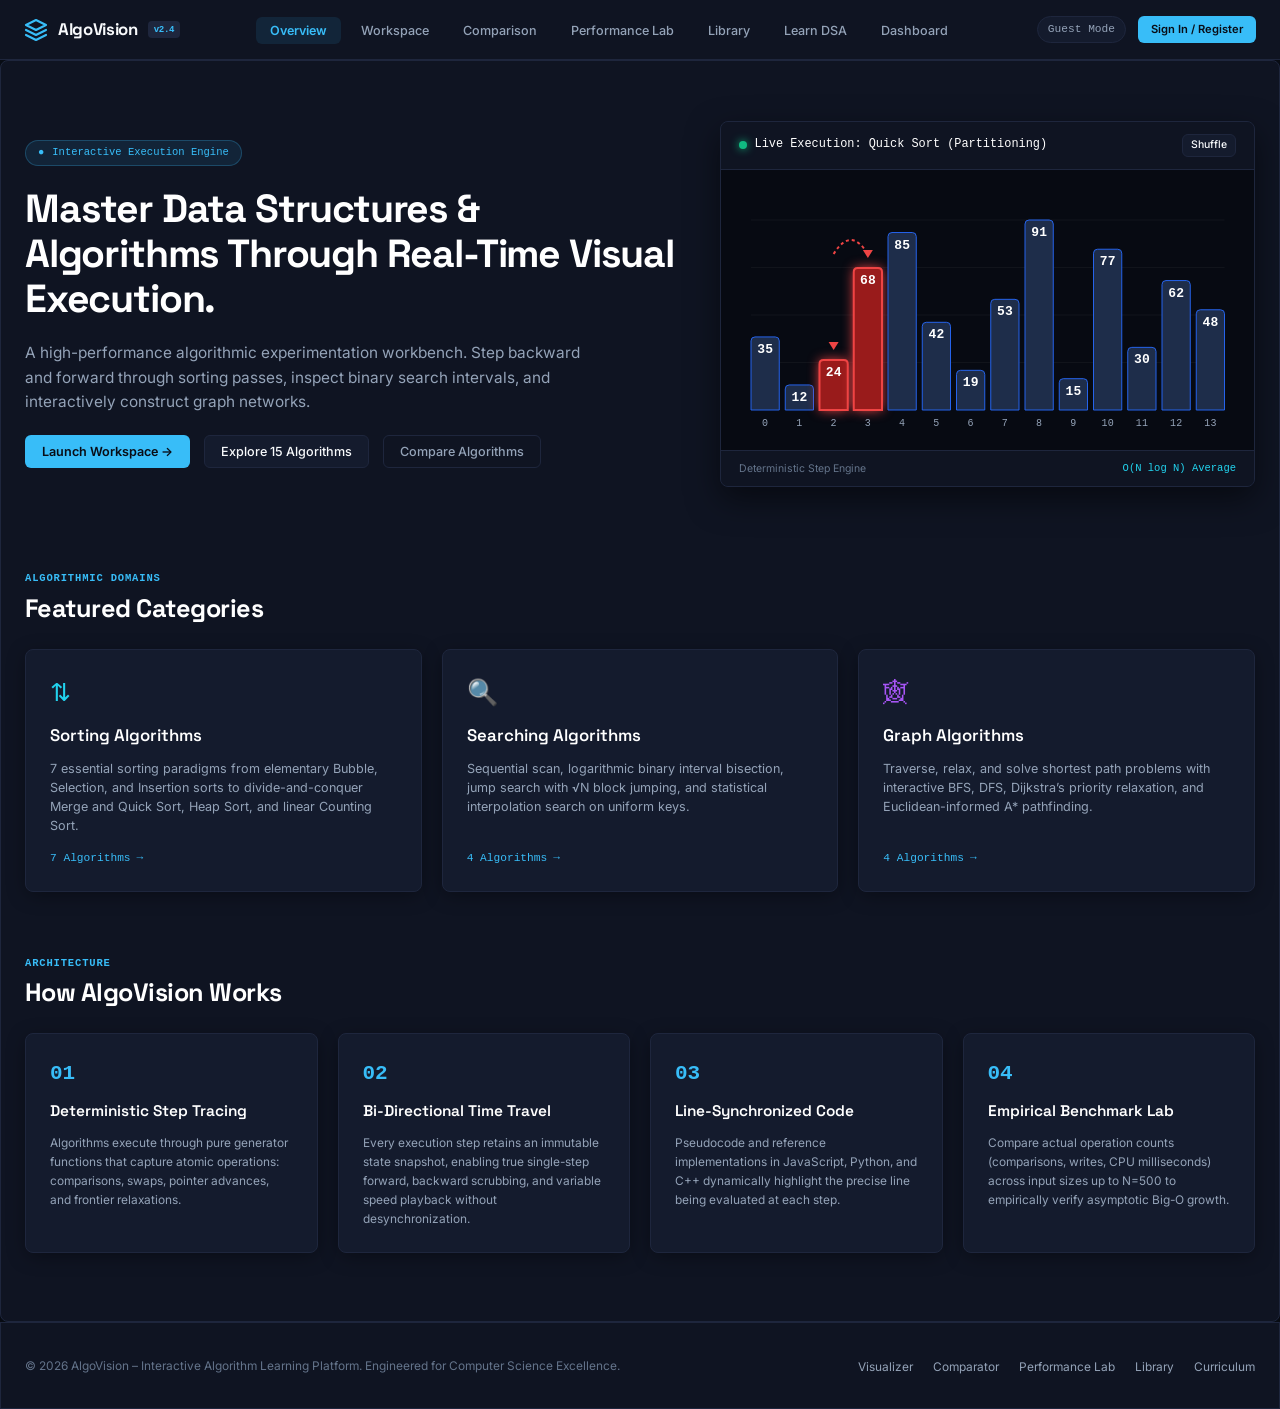
==== commit 36a13de5: "Update index.html with new premium design system" ====
--- a/index.html
+++ b/index.html
@@ -1,14 +1,173 @@
-<!DOCTYPE html>
+﻿<!DOCTYPE html>
 <html lang="en">
+
 <head>
     <meta charset="UTF-8">
     <meta name="viewport" content="width=device-width, initial-scale=1.0">
     <title>AlgoVision – Interactive Algorithm Learning & Visualization Platform</title>
-    
-    <!-- Professional Typography -->
+
+    <!-- Professional Typography: Space Grotesk, Inter, & IBM Plex Mono -->
     <link rel="preconnect" href="https://fonts.googleapis.com">
     <link rel="preconnect" href="https://fonts.gstatic.com" crossorigin>
-    <link href="https://fonts.googleapis.com/css2?family=Inter:wght@400;500;600;700;800&family=JetBrains+Mono:wght@400;500;600;700&display=swap" rel="stylesheet">
+    <link
+        href="https://fonts.googleapis.com/css2?family=IBM+Plex+Mono:wght@400;500;600;700&family=Inter:wght@400;500;600;700;800&family=Space+Grotesk:wght@500;600;700&display=swap"
+        rel="stylesheet">
+
+    <!-- Premium Design System Core Stylesheet Injection -->
+    <style>
+        /* ========================================================================== */
+        /* PREMIUM DESIGN SYSTEM VARIABLES & GLOBAL STYLES                             */
+        /* ========================================================================== */
+        :root {
+            /* Color Palette */
+            --bg-primary: #0B0F19;
+            --bg-surface: #151B2B;
+            --bg-elevated: #1E293B;
+
+            --accent-primary: #6366F1;
+            --accent-secondary: #22D3EE;
+
+            --text-primary: #F8FAFC;
+            --text-secondary: #A6B0C3;
+
+            --success: #34D399;
+            --warning: #FBBF24;
+            --error: #F87171;
+
+            /* Typography */
+            --font-heading: 'Space Grotesk', -apple-system, BlinkMacSystemFont, sans-serif;
+            --font-sans: 'Inter', -apple-system, BlinkMacSystemFont, sans-serif;
+            --font-mono: 'IBM Plex Mono', monospace;
+
+            /* Borders & Shadows */
+            --border-subtle: rgba(255, 255, 255, 0.08);
+            --shadow-subtle: 0 4px 20px -2px rgba(0, 0, 0, 0.4);
+        }
+
+        /* Global Reset & Base Typography */
+        body {
+            background-color: var(--bg-primary);
+            color: var(--text-primary);
+            font-family: var(--font-sans);
+            margin: 0;
+            padding: 0;
+            -webkit-font-smoothing: antialiased;
+        }
+
+        h1,
+        h2,
+        h3,
+        h4,
+        h5,
+        h6,
+        .brand-logo span:not(.brand-version) {
+            font-family: var(--font-heading);
+            color: var(--text-primary);
+            font-weight: 700;
+        }
+
+        /* Code, Metrics, and Complexity Readouts */
+        .font-mono,
+        pre,
+        code,
+        .metric-strip-val,
+        .comp-metric-value,
+        .step-counter-pill {
+            font-family: var(--font-mono);
+        }
+
+        /* Primary Cards & Surfaces */
+        .app-view,
+        .workspace-step-banner,
+        .code-viewer-panel,
+        .theory-overview-panel,
+        .compare-chart-card,
+        .dash-section-card,
+        .hero-preview-card,
+        .landing-cat-card,
+        .pipeline-card,
+        .visualizer-stage-card,
+        .compare-verdict-card,
+        .perf-guide-card,
+        .perf-concept-card,
+        .perf-verdict-box,
+        .dash-stat-card,
+        .modal-dialog {
+            background-color: var(--bg-surface);
+            border: 1px solid var(--border-subtle);
+            border-radius: 8px;
+            box-shadow: var(--shadow-subtle);
+        }
+
+        .workspace-user-input-card,
+        .app-footer {
+            background-color: var(--bg-elevated);
+            border: 1px solid var(--border-subtle);
+        }
+
+        /* Elevated Interactive Elements */
+        .btn-primary {
+            background-color: var(--accent-primary);
+            color: var(--text-primary);
+            border: none;
+            border-radius: 6px;
+            font-family: var(--font-sans);
+            font-weight: 600;
+            padding: 8px 16px;
+            transition: background-color 0.2s ease, transform 0.1s ease;
+        }
+
+        .btn-primary:hover {
+            background-color: #4f46e5;
+            /* Slightly deeper indigo */
+        }
+
+        .btn-secondary {
+            background-color: var(--bg-elevated);
+            color: var(--text-primary);
+            border: 1px solid var(--border-subtle);
+        }
+
+        .btn-outline {
+            background-color: transparent;
+            color: var(--text-secondary);
+            border: 1px solid var(--border-subtle);
+        }
+
+        .btn-outline:hover {
+            color: var(--text-primary);
+            border-color: var(--accent-primary);
+        }
+
+        /* Text Utilities */
+        .text-cyan {
+            color: var(--accent-secondary) !important;
+        }
+
+        .text-indigo {
+            color: var(--accent-primary) !important;
+        }
+
+        .text-emerald,
+        .text-success {
+            color: var(--success) !important;
+        }
+
+        .text-amber,
+        .text-warning {
+            color: var(--warning) !important;
+        }
+
+        .text-rose,
+        .text-error {
+            color: var(--error) !important;
+        }
+
+        .text-secondary,
+        .text-muted {
+            color: var(--text-secondary) !important;
+        }
+    </style>
 
     <!-- Stylesheets -->
     <link rel="stylesheet" href="static/css/main.css">
@@ -19,6 +178,7 @@
     <link rel="stylesheet" href="static/css/learn.css">
     <link rel="stylesheet" href="static/css/dashboard.css">
 </head>
+
 <body>
 
     <!-- ================================================================= -->
@@ -27,7 +187,8 @@
     <header class="app-navbar">
         <div class="navbar-inner">
             <a href="#landing" class="brand-logo">
-                <svg class="brand-icon" viewBox="0 0 24 24" fill="none" stroke="currentColor" stroke-width="2.2" stroke-linecap="round" stroke-linejoin="round">
+                <svg class="brand-icon" viewBox="0 0 24 24" fill="none" stroke="currentColor" stroke-width="2.2"
+                    stroke-linecap="round" stroke-linejoin="round">
                     <polygon points="12 2 2 7 12 12 22 7 12 2"></polygon>
                     <polyline points="2 17 12 22 22 17"></polyline>
                     <polyline points="2 12 12 17 22 12"></polyline>
@@ -69,12 +230,14 @@
                         Master Data Structures & Algorithms Through Real-Time Visual Execution.
                     </h1>
                     <p class="hero-desc">
-                        A high-performance algorithmic experimentation workbench. Step backward and forward through sorting passes, inspect binary search intervals, and interactively construct graph networks.
+                        A high-performance algorithmic experimentation workbench. Step backward and forward through
+                        sorting passes, inspect binary search intervals, and interactively construct graph networks.
                     </p>
                     <div class="hero-actions">
                         <button class="btn btn-primary" id="hero-btn-workspace">Launch Workspace →</button>
                         <button class="btn btn-secondary" id="hero-btn-explore">Explore 15 Algorithms</button>
-                        <button class="btn btn-outline" onclick="window.location.hash='#compare'">Compare Algorithms</button>
+                        <button class="btn btn-outline" onclick="window.location.hash='#compare'">Compare
+                            Algorithms</button>
                     </div>
                 </div>
 
@@ -108,7 +271,8 @@
                         <div class="cat-card-icon text-cyan">⇅</div>
                         <h3 class="cat-card-title">Sorting Algorithms</h3>
                         <p class="cat-card-desc">
-                            7 essential sorting paradigms from elementary Bubble, Selection, and Insertion sorts to divide-and-conquer Merge and Quick Sort, Heap Sort, and linear Counting Sort.
+                            7 essential sorting paradigms from elementary Bubble, Selection, and Insertion sorts to
+                            divide-and-conquer Merge and Quick Sort, Heap Sort, and linear Counting Sort.
                         </p>
                         <div class="cat-card-meta">
                             <span>7 Algorithms</span> <span>→</span>
@@ -119,7 +283,8 @@
                         <div class="cat-card-icon text-amber">🔍</div>
                         <h3 class="cat-card-title">Searching Algorithms</h3>
                         <p class="cat-card-desc">
-                            Sequential scan, logarithmic binary interval bisection, jump search with √N block jumping, and statistical interpolation search on uniform keys.
+                            Sequential scan, logarithmic binary interval bisection, jump search with √N block jumping,
+                            and statistical interpolation search on uniform keys.
                         </p>
                         <div class="cat-card-meta">
                             <span>4 Algorithms</span> <span>→</span>
@@ -130,7 +295,8 @@
                         <div class="cat-card-icon text-purple">🕸</div>
                         <h3 class="cat-card-title">Graph Algorithms</h3>
                         <p class="cat-card-desc">
-                            Traverse, relax, and solve shortest path problems with interactive BFS, DFS, Dijkstra’s priority relaxation, and Euclidean-informed A* pathfinding.
+                            Traverse, relax, and solve shortest path problems with interactive BFS, DFS, Dijkstra’s
+                            priority relaxation, and Euclidean-informed A* pathfinding.
                         </p>
                         <div class="cat-card-meta">
                             <span>4 Algorithms</span> <span>→</span>
@@ -151,7 +317,8 @@
                         <span class="pipeline-step-num">01</span>
                         <h4 class="pipeline-title">Deterministic Step Tracing</h4>
                         <p class="pipeline-desc">
-                            Algorithms execute through pure generator functions that capture atomic operations: comparisons, swaps, pointer advances, and frontier relaxations.
+                            Algorithms execute through pure generator functions that capture atomic operations:
+                            comparisons, swaps, pointer advances, and frontier relaxations.
                         </p>
                     </div>
 
@@ -159,7 +326,8 @@
                         <span class="pipeline-step-num">02</span>
                         <h4 class="pipeline-title">Bi-Directional Time Travel</h4>
                         <p class="pipeline-desc">
-                            Every execution step retains an immutable state snapshot, enabling true single-step forward, backward scrubbing, and variable speed playback without desynchronization.
+                            Every execution step retains an immutable state snapshot, enabling true single-step forward,
+                            backward scrubbing, and variable speed playback without desynchronization.
                         </p>
                     </div>
 
@@ -167,7 +335,8 @@
                         <span class="pipeline-step-num">03</span>
                         <h4 class="pipeline-title">Line-Synchronized Code</h4>
                         <p class="pipeline-desc">
-                            Pseudocode and reference implementations in JavaScript, Python, and C++ dynamically highlight the precise line being evaluated at each step.
+                            Pseudocode and reference implementations in JavaScript, Python, and C++ dynamically
+                            highlight the precise line being evaluated at each step.
                         </p>
                     </div>
 
@@ -175,7 +344,8 @@
                         <span class="pipeline-step-num">04</span>
                         <h4 class="pipeline-title">Empirical Benchmark Lab</h4>
                         <p class="pipeline-desc">
-                            Compare actual operation counts (comparisons, writes, CPU milliseconds) across input sizes up to N=500 to empirically verify asymptotic Big-O growth.
+                            Compare actual operation counts (comparisons, writes, CPU milliseconds) across input sizes
+                            up to N=500 to empirically verify asymptotic Big-O growth.
                         </p>
                     </div>
                 </div>
@@ -198,12 +368,14 @@
                         <button class="btn-bookmark" id="workspace-bookmark-btn" title="Bookmark Algorithm">★</button>
                     </div>
                     <p class="workspace-algo-desc" id="workspace-algo-desc">
-                        Divide-and-conquer sorting algorithm that selects a pivot, partitions elements into subarrays, and recursively sorts each partition.
+                        Divide-and-conquer sorting algorithm that selects a pivot, partitions elements into subarrays,
+                        and recursively sorts each partition.
                     </p>
                 </div>
 
                 <div class="workspace-header-actions">
-                    <select class="form-select workspace-algo-select" id="workspace-algo-select" aria-label="Select Algorithm"></select>
+                    <select class="form-select workspace-algo-select" id="workspace-algo-select"
+                        aria-label="Select Algorithm"></select>
                 </div>
             </div>
 
@@ -213,22 +385,26 @@
                     <span class="user-input-label">
                         <span class="text-cyan">⌨ User Input Array:</span>
                         <span class="text-muted" style="font-size: 0.85rem; font-weight: normal; margin-left: 8px;">
-                            Enter your numbers separated by commas or spaces (e.g. <code>42, 17, 89, 5, 63, 28, 71</code>)
+                            Enter your numbers separated by commas or spaces (e.g.
+                            <code>42, 17, 89, 5, 63, 28, 71</code>)
                         </span>
                     </span>
-                    <span class="text-muted" id="user-input-count-badge" style="font-size: 0.8rem; font-family: var(--font-mono);">10 elements</span>
+                    <span class="text-muted" id="user-input-count-badge"
+                        style="font-size: 0.8rem; font-family: var(--font-mono);">10 elements</span>
                 </div>
                 <div class="user-input-controls">
-                    <input type="text" class="form-input font-mono user-input-field" id="workspace-inline-array-input" placeholder="Type custom numbers here: 45, 12, 89, 23, 7, 56, 34">
+                    <input type="text" class="form-input font-mono user-input-field" id="workspace-inline-array-input"
+                        placeholder="Type custom numbers here: 45, 12, 89, 23, 7, 56, 34">
                     <button class="btn btn-primary" id="btn-apply-inline-input">✓ Apply Custom Array</button>
                     <button class="btn btn-secondary btn-sm" id="btn-inline-randomize">↻ Random Array</button>
                     <button class="btn btn-outline btn-sm" id="btn-inline-reversed">Reversed</button>
                     <button class="btn btn-outline btn-sm" id="btn-inline-nearly">Nearly Sorted</button>
-                    
+
                     <!-- Search Target input when in searching mode -->
                     <div class="inline-search-target-box hidden" id="inline-search-target-box">
                         <span style="font-size: 0.85rem; font-weight: 600; color: #ffffff;">Target:</span>
-                        <input type="number" class="form-input font-mono" id="workspace-inline-target-input" value="42" style="width: 75px; padding: 6px 10px;">
+                        <input type="number" class="form-input font-mono" id="workspace-inline-target-input" value="42"
+                            style="width: 75px; padding: 6px 10px;">
                         <button class="btn btn-primary btn-sm" id="btn-inline-search">Find Target</button>
                     </div>
                 </div>
@@ -281,12 +457,18 @@
 
                         <!-- Graph Toolbar if active -->
                         <div class="graph-toolbar hidden" id="controls-graph-group">
-                            <button class="btn btn-secondary btn-sm graph-mode-btn active" data-mode="MOVE">Drag Nodes</button>
-                            <button class="btn btn-secondary btn-sm graph-mode-btn" data-mode="ADD_NODE">+ Add Node</button>
-                            <button class="btn btn-secondary btn-sm graph-mode-btn" data-mode="ADD_EDGE">+ Add Edge</button>
-                            <button class="btn btn-secondary btn-sm graph-mode-btn" data-mode="SET_START">Set Start</button>
-                            <button class="btn btn-secondary btn-sm graph-mode-btn" data-mode="SET_TARGET">Set Goal</button>
-                            <select class="form-select form-select-sm" id="graph-preset-select" style="max-width: 140px;">
+                            <button class="btn btn-secondary btn-sm graph-mode-btn active" data-mode="MOVE">Drag
+                                Nodes</button>
+                            <button class="btn btn-secondary btn-sm graph-mode-btn" data-mode="ADD_NODE">+ Add
+                                Node</button>
+                            <button class="btn btn-secondary btn-sm graph-mode-btn" data-mode="ADD_EDGE">+ Add
+                                Edge</button>
+                            <button class="btn btn-secondary btn-sm graph-mode-btn" data-mode="SET_START">Set
+                                Start</button>
+                            <button class="btn btn-secondary btn-sm graph-mode-btn" data-mode="SET_TARGET">Set
+                                Goal</button>
+                            <select class="form-select form-select-sm" id="graph-preset-select"
+                                style="max-width: 140px;">
                                 <option value="network">Preset: Network</option>
                                 <option value="tree">Preset: Tree</option>
                                 <option value="cycle">Preset: Cycle</option>
@@ -297,7 +479,8 @@
 
                         <div class="scrubber-control-group">
                             <span class="text-muted font-mono" style="font-size: 0.8rem;">Scrub</span>
-                            <input type="range" class="range-scrubber" id="workspace-scrubber" min="0" max="0" value="0">
+                            <input type="range" class="range-scrubber" id="workspace-scrubber" min="0" max="0"
+                                value="0">
                         </div>
                     </div>
 
@@ -306,20 +489,24 @@
                         <div class="tuning-cluster">
                             <div class="tuning-item">
                                 <span class="font-bold text-white">Speed:</span>
-                                <input type="range" class="tuning-slider" id="workspace-speed-slider" min="1" max="100" value="40" style="width: 130px;">
-                                <span class="font-mono text-cyan" id="workspace-speed-label">0.85s / step (Slow & Clear)</span>
+                                <input type="range" class="tuning-slider" id="workspace-speed-slider" min="1" max="100"
+                                    value="40" style="width: 130px;">
+                                <span class="font-mono text-cyan" id="workspace-speed-label">0.85s / step (Slow &
+                                    Clear)</span>
                             </div>
 
                             <div class="tuning-item" id="controls-array-group">
                                 <span>Size:</span>
-                                <input type="range" class="tuning-slider" id="workspace-size-slider" min="5" max="40" value="10" style="width: 80px;">
+                                <input type="range" class="tuning-slider" id="workspace-size-slider" min="5" max="40"
+                                    value="10" style="width: 80px;">
                                 <span class="font-mono text-cyan" id="workspace-size-label">10</span>
                             </div>
                         </div>
 
                         <div class="tuning-cluster">
-                            <button class="btn btn-secondary btn-sm" id="btn-randomize-dataset">↻ Randomize Array</button>
-                            <button class="btn btn-primary btn-sm" id="btn-workspace-open-quiz" style="background: linear-gradient(135deg, #0ea5e9, #8b5cf6); border: none; font-weight: 600;">
+                            <button class="btn btn-secondary btn-sm" id="btn-randomize-dataset">↻ Randomize
+                                Array</button>
+                            <button class="btn btn-primary btn-sm" id="btn-workspace-open-quiz">
                                 🎓 Test Knowledge (10 Questions)
                             </button>
                         </div>
@@ -402,7 +589,8 @@
                 <div>
                     <h2>Multi-Algorithm Comparison Workbench</h2>
                     <p class="text-secondary" style="font-size: 0.9rem; margin-top: 4px;">
-                        Select sorting algorithms to execute side-by-side on an identical input array. Compare actual comparison counts and array writes in real time.
+                        Select sorting algorithms to execute side-by-side on an identical input array. Compare actual
+                        comparison counts and array writes in real time.
                     </p>
                 </div>
 
@@ -419,16 +607,20 @@
                     </div>
 
                     <div class="tuning-cluster">
-                        <button class="btn btn-outline btn-sm" id="btn-compare-preset-reversed">Reverse Array (Worst Case)</button>
-                        <button class="btn btn-outline btn-sm" id="btn-compare-preset-nearly">Nearly Sorted Array</button>
+                        <button class="btn btn-outline btn-sm" id="btn-compare-preset-reversed">Reverse Array (Worst
+                            Case)</button>
+                        <button class="btn btn-outline btn-sm" id="btn-compare-preset-nearly">Nearly Sorted
+                            Array</button>
                         <div class="tuning-item">
                             <span class="font-bold text-white">Speed:</span>
-                            <input type="range" class="tuning-slider" id="compare-speed-slider" min="150" max="1500" value="650" step="50" style="width: 110px;">
+                            <input type="range" class="tuning-slider" id="compare-speed-slider" min="150" max="1500"
+                                value="650" step="50" style="width: 110px;">
                             <span class="font-mono text-cyan" id="compare-speed-label">0.65s (Calibrated)</span>
                         </div>
                         <div class="tuning-item">
                             <span>Size:</span>
-                            <input type="range" class="tuning-slider" id="compare-size-slider" min="10" max="45" value="25">
+                            <input type="range" class="tuning-slider" id="compare-size-slider" min="10" max="45"
+                                value="25">
                             <span class="font-mono text-cyan" id="compare-size-label">25</span>
                         </div>
                     </div>
@@ -447,7 +639,8 @@
             <div class="compare-chart-card">
                 <div>
                     <h3 style="font-size: 1.1rem; color: #ffffff;">Comparative Operations Analysis</h3>
-                    <p class="text-muted" style="font-size: 0.85rem;">Empirical comparison of element comparisons and writes on the identical input sequence.</p>
+                    <p class="text-muted" style="font-size: 0.85rem;">Empirical comparison of element comparisons and
+                        writes on the identical input sequence.</p>
                 </div>
                 <div class="compare-chart-wrapper">
                     <canvas id="compare-summary-chart"></canvas>
@@ -467,27 +660,33 @@
                     <span>💡 What is this Laboratory & Why does it exist?</span>
                 </div>
                 <div class="perf-guide-body">
-                    In textbook theory, algorithms are represented as mathematical formulas like <code>O(N log N)</code> and <code>O(N²)</code>. 
-                    <strong>This lab bridges theory and reality:</strong> it benchmarks actual sorting algorithms on your machine across growing datasets (from <strong>N = 20 up to 400 elements</strong>), counting every single element comparison, memory swap, and microsecond of execution time.
+                    In textbook theory, algorithms are represented as mathematical formulas like <code>O(N log N)</code>
+                    and <code>O(N²)</code>.
+                    <strong>This lab bridges theory and reality:</strong> it benchmarks actual sorting algorithms on
+                    your machine across growing datasets (from <strong>N = 20 up to 400 elements</strong>), counting
+                    every single element comparison, memory swap, and microsecond of execution time.
                 </div>
                 <div class="perf-cards-grid">
                     <div class="perf-concept-card highlight-green">
                         <div class="perf-concept-title">🏆 1. The Scaling Champions</div>
                         <div class="perf-concept-desc">
-                            <strong>Quick Sort & Merge Sort (O(N log N))</strong>: Notice how their lines remain flat and low even at N=400 (~2,500 operations). They effortlessly scale to millions of elements.
+                            <strong>Quick Sort & Merge Sort (O(N log N))</strong>: Notice how their lines remain flat
+                            and low even at N=400 (~2,500 operations). They effortlessly scale to millions of elements.
                         </div>
                     </div>
                     <div class="perf-concept-card highlight-rose">
                         <div class="perf-concept-title">🐢 2. The Quadratic Wall</div>
                         <div class="perf-concept-desc">
-                            <strong>Bubble Sort (O(N²))</strong>: Watch the curve explode upward! At N=400, it requires <strong>over 80,000 operations</strong> (30x more CPU work) to accomplish the exact same task!
+                            <strong>Bubble Sort (O(N²))</strong>: Watch the curve explode upward! At N=400, it requires
+                            <strong>over 80,000 operations</strong> (30x more CPU work) to accomplish the exact same
+                            task!
                         </div>
                     </div>
                     <div class="perf-concept-card highlight-cyan">
                         <div class="perf-concept-title">🔍 3. What the Numbers Mean</div>
                         <div class="perf-concept-desc">
-                            <strong>Comparisons</strong> = checks between two items. 
-                            <strong>Swaps/Writes</strong> = memory modifications. 
+                            <strong>Comparisons</strong> = checks between two items.
+                            <strong>Swaps/Writes</strong> = memory modifications.
                             <strong>Duration</strong> = physical CPU time in milliseconds.
                         </div>
                     </div>
@@ -519,18 +718,26 @@
 
                     <div class="tuning-cluster" style="align-items: center;">
                         <span class="text-white font-bold" style="font-size: 0.8rem;">Quick Presets:</span>
-                        <button class="btn btn-outline btn-sm" id="btn-perf-preset-fast-vs-slow">🚀 Fast vs 🐢 Slow (Quick vs Bubble)</button>
-                        <button class="btn btn-outline btn-sm" id="btn-perf-preset-nearly-sorted">✨ The Nearly-Sorted Surprise</button>
-                        <button class="btn btn-secondary btn-sm" id="btn-perf-preset-all">📊 Benchmark All 5 Algorithms</button>
+                        <button class="btn btn-outline btn-sm" id="btn-perf-preset-fast-vs-slow">🚀 Fast vs 🐢 Slow
+                            (Quick vs Bubble)</button>
+                        <button class="btn btn-outline btn-sm" id="btn-perf-preset-nearly-sorted">✨ The Nearly-Sorted
+                            Surprise</button>
+                        <button class="btn btn-secondary btn-sm" id="btn-perf-preset-all">📊 Benchmark All 5
+                            Algorithms</button>
                     </div>
 
                     <div class="tuning-cluster">
                         <span class="text-muted" style="font-size: 0.8rem;">Algorithms to Test:</span>
-                        <label class="compare-select-chip active"><input type="checkbox" class="perf-algo-checkbox" value="bubble-sort" checked> Bubble</label>
-                        <label class="compare-select-chip active"><input type="checkbox" class="perf-algo-checkbox" value="insertion-sort" checked> Insertion</label>
-                        <label class="compare-select-chip active"><input type="checkbox" class="perf-algo-checkbox" value="merge-sort" checked> Merge</label>
-                        <label class="compare-select-chip active"><input type="checkbox" class="perf-algo-checkbox" value="quick-sort" checked> Quick</label>
-                        <label class="compare-select-chip active"><input type="checkbox" class="perf-algo-checkbox" value="heap-sort" checked> Heap</label>
+                        <label class="compare-select-chip active"><input type="checkbox" class="perf-algo-checkbox"
+                                value="bubble-sort" checked> Bubble</label>
+                        <label class="compare-select-chip active"><input type="checkbox" class="perf-algo-checkbox"
+                                value="insertion-sort" checked> Insertion</label>
+                        <label class="compare-select-chip active"><input type="checkbox" class="perf-algo-checkbox"
+                                value="merge-sort" checked> Merge</label>
+                        <label class="compare-select-chip active"><input type="checkbox" class="perf-algo-checkbox"
+                                value="quick-sort" checked> Quick</label>
+                        <label class="compare-select-chip active"><input type="checkbox" class="perf-algo-checkbox"
+                                value="heap-sort" checked> Heap</label>
                     </div>
                 </div>
             </div>
@@ -588,14 +795,16 @@
                 <div>
                     <h2>Algorithm Library</h2>
                     <p class="text-secondary" style="font-size: 0.9rem; margin-top: 4px;">
-                        Explore our comprehensive catalog of 15 verified sorting, searching, and graph traversal algorithms.
+                        Explore our comprehensive catalog of 15 verified sorting, searching, and graph traversal
+                        algorithms.
                     </p>
                 </div>
 
                 <div class="library-filters-row">
                     <div class="library-search-box">
                         <span class="library-search-icon">🔍</span>
-                        <input type="text" class="form-input library-search-input" id="library-search-input" placeholder="Search algorithms by name or description...">
+                        <input type="text" class="form-input library-search-input" id="library-search-input"
+                            placeholder="Search algorithms by name or description...">
                     </div>
 
                     <div class="library-cat-pills">
@@ -613,7 +822,8 @@
                             <option value="hard">Hard</option>
                         </select>
 
-                        <label style="display: flex; align-items: center; gap: 6px; font-size: 0.85rem; color: var(--text-secondary); cursor: pointer;">
+                        <label
+                            style="display: flex; align-items: center; gap: 6px; font-size: 0.85rem; color: var(--text-secondary); cursor: pointer;">
                             <input type="checkbox" id="library-bookmarked-toggle">
                             <span>★ Bookmarked Only</span>
                         </label>
@@ -655,12 +865,14 @@
                 <div class="learn-chapter active" id="chapter-big-o">
                     <h2 class="chapter-title">Asymptotic Analysis & Big-O Notation</h2>
                     <p class="chapter-lead">
-                        In computer science, algorithm efficiency is evaluated asymptotically to describe how resource requirements (CPU cycles and memory) scale as the input size $N$ approaches infinity.
+                        In computer science, algorithm efficiency is evaluated asymptotically to describe how resource
+                        requirements (CPU cycles and memory) scale as the input size $N$ approaches infinity.
                     </p>
 
                     <div class="theory-card-box">
                         <h4>Asymptotic Growth Comparison</h4>
-                        <p>Observe how quadratic $O(N^2)$ curves diverge rapidly from linearithmic $O(N \log N)$ and linear $O(N)$ as input increases:</p>
+                        <p>Observe how quadratic $O(N^2)$ curves diverge rapidly from linearithmic $O(N \log N)$ and
+                            linear $O(N)$ as input increases:</p>
                         <div class="chart-box-wrap">
                             <canvas id="big-o-growth-canvas"></canvas>
                         </div>
@@ -669,9 +881,12 @@
                     <div class="theory-card-box">
                         <h4>The Three Asymptotic Notations</h4>
                         <ul>
-                            <li><strong>Big-O ($O$):</strong> Strict upper bound. Guarantees the algorithm will run no slower than this function in the worst case.</li>
-                            <li><strong>Big-Omega ($\Omega$):</strong> Strict lower bound. Proves the minimum resources theoretically required by any algorithm solving this problem.</li>
-                            <li><strong>Big-Theta ($\Theta$):</strong> Tight bound. Exists when an algorithm's upper and lower bounds asymptotically coincide.</li>
+                            <li><strong>Big-O ($O$):</strong> Strict upper bound. Guarantees the algorithm will run no
+                                slower than this function in the worst case.</li>
+                            <li><strong>Big-Omega ($\Omega$):</strong> Strict lower bound. Proves the minimum resources
+                                theoretically required by any algorithm solving this problem.</li>
+                            <li><strong>Big-Theta ($\Theta$):</strong> Tight bound. Exists when an algorithm's upper and
+                                lower bounds asymptotically coincide.</li>
                         </ul>
                     </div>
 
@@ -686,22 +901,27 @@
                 <div class="learn-chapter" id="chapter-sorting">
                     <h2 class="chapter-title">Sorting Paradigms & Lower Bounds</h2>
                     <p class="chapter-lead">
-                        Sorting is the foundational algorithmic problem of rearranging an arbitrary collection into a strictly monotonic order.
+                        Sorting is the foundational algorithmic problem of rearranging an arbitrary collection into a
+                        strictly monotonic order.
                     </p>
 
                     <div class="theory-card-box">
                         <h4>Comparison vs Non-Comparison Sorts</h4>
                         <p>
-                            Any comparison-based algorithm (Bubble, Quick, Merge, Heap) is bounded by the mathematical lower bound $\Omega(N \log N)$. 
-                            Non-comparison sorts such as <strong>Counting Sort</strong> break this barrier by utilizing direct memory indexing, running in linear time $O(N + K)$ when the key range $K$ is bounded.
+                            Any comparison-based algorithm (Bubble, Quick, Merge, Heap) is bounded by the mathematical
+                            lower bound $\Omega(N \log N)$.
+                            Non-comparison sorts such as <strong>Counting Sort</strong> break this barrier by utilizing
+                            direct memory indexing, running in linear time $O(N + K)$ when the key range $K$ is bounded.
                         </p>
                     </div>
 
                     <div class="theory-card-box">
                         <h4>Algorithm Stability & Memory Hierarchy</h4>
                         <p>
-                            A sort is <strong>stable</strong> if duplicate elements preserve their relative order from the input. 
-                            Furthermore, modern CPU hardware performance heavily favors contiguous linear array access (Quick Sort) over cache-evicting binary tree jumps (Heap Sort).
+                            A sort is <strong>stable</strong> if duplicate elements preserve their relative order from
+                            the input.
+                            Furthermore, modern CPU hardware performance heavily favors contiguous linear array access
+                            (Quick Sort) over cache-evicting binary tree jumps (Heap Sort).
                         </p>
                     </div>
 
@@ -715,16 +935,21 @@
                 <div class="learn-chapter" id="chapter-searching">
                     <h2 class="chapter-title">Searching: Sequential vs Interval vs Heuristic</h2>
                     <p class="chapter-lead">
-                        Locating a target value within a collection depends critically on whether the data is unordered, ordered, or uniformly distributed.
+                        Locating a target value within a collection depends critically on whether the data is unordered,
+                        ordered, or uniformly distributed.
                     </p>
 
                     <div class="theory-card-box">
                         <h4>Comparing Search Strategies</h4>
                         <ul>
-                            <li><strong>Linear Search:</strong> $O(N)$ worst-case. Required whenever data is unsorted.</li>
-                            <li><strong>Binary Search:</strong> $O(\log N)$. Repeatedly bisects a sorted array. 32 comparisons can search 4 billion elements.</li>
-                            <li><strong>Jump Search:</strong> $O(\sqrt{N})$. Balances block jumps with linear scan. Superior when jumping backward is costly.</li>
-                            <li><strong>Interpolation Search:</strong> $O(\log \log N)$ average on uniformly distributed numbers by calculating probe slope.</li>
+                            <li><strong>Linear Search:</strong> $O(N)$ worst-case. Required whenever data is unsorted.
+                            </li>
+                            <li><strong>Binary Search:</strong> $O(\log N)$. Repeatedly bisects a sorted array. 32
+                                comparisons can search 4 billion elements.</li>
+                            <li><strong>Jump Search:</strong> $O(\sqrt{N})$. Balances block jumps with linear scan.
+                                Superior when jumping backward is costly.</li>
+                            <li><strong>Interpolation Search:</strong> $O(\log \log N)$ average on uniformly distributed
+                                numbers by calculating probe slope.</li>
                         </ul>
                     </div>
 
@@ -738,16 +963,21 @@
                 <div class="learn-chapter" id="chapter-graphs">
                     <h2 class="chapter-title">Graph Traversals & Shortest Paths</h2>
                     <p class="chapter-lead">
-                        Graphs $G = (V, E)$ represent discrete relationships between entities. Traversing and discovering optimal routes are core engineering problems.
+                        Graphs $G = (V, E)$ represent discrete relationships between entities. Traversing and
+                        discovering optimal routes are core engineering problems.
                     </p>
 
                     <div class="theory-card-box">
                         <h4>Traversals & Optimal Routing</h4>
                         <ul>
-                            <li><strong>BFS (Breadth-First Search):</strong> Level-order exploration using a FIFO queue. Guarantees shortest path on unweighted graphs.</li>
-                            <li><strong>DFS (Depth-First Search):</strong> Deep recursive exploration with backtracking. Used for cycle detection and topological sorting.</li>
-                            <li><strong>Dijkstra’s Algorithm:</strong> Greedy shortest path using a min-priority queue to iteratively relax edge distances on non-negative weighted graphs.</li>
-                            <li><strong>A* Search:</strong> Optimizes Dijkstra by incorporating an admissible heuristic $f(n) = g(n) + h(n)$ to direct exploration towards the target.</li>
+                            <li><strong>BFS (Breadth-First Search):</strong> Level-order exploration using a FIFO queue.
+                                Guarantees shortest path on unweighted graphs.</li>
+                            <li><strong>DFS (Depth-First Search):</strong> Deep recursive exploration with backtracking.
+                                Used for cycle detection and topological sorting.</li>
+                            <li><strong>Dijkstra’s Algorithm:</strong> Greedy shortest path using a min-priority queue
+                                to iteratively relax edge distances on non-negative weighted graphs.</li>
+                            <li><strong>A* Search:</strong> Optimizes Dijkstra by incorporating an admissible heuristic
+                                $f(n) = g(n) + h(n)$ to direct exploration towards the target.</li>
                         </ul>
                     </div>
 
@@ -862,10 +1092,12 @@
                 <p class="text-secondary" style="font-size: 0.85rem; margin-bottom: 12px;">
                     Enter integers separated by commas or spaces (e.g. <code>42, 18, 9, 65, 33, 7, 50</code>).
                 </p>
-                <textarea class="form-textarea" id="custom-input-array" rows="4" style="width: 100%; font-family: var(--font-mono);"></textarea>
+                <textarea class="form-textarea" id="custom-input-array" rows="4"
+                    style="width: 100%; font-family: var(--font-mono);"></textarea>
             </div>
             <div class="modal-footer">
-                <button class="btn btn-secondary" onclick="document.getElementById('modal-custom-input').classList.add('hidden')">Cancel</button>
+                <button class="btn btn-secondary"
+                    onclick="document.getElementById('modal-custom-input').classList.add('hidden')">Cancel</button>
                 <button class="btn btn-primary" id="btn-apply-custom-input">Apply Dataset</button>
             </div>
         </div>
@@ -885,24 +1117,31 @@
                     <div id="auth-error-msg" class="quiz-feedback-box feedback-wrong hidden"></div>
 
                     <div>
-                        <label style="display: block; font-size: 0.8rem; color: var(--text-muted); margin-bottom: 4px;">Username or Email</label>
+                        <label
+                            style="display: block; font-size: 0.8rem; color: var(--text-muted); margin-bottom: 4px;">Username
+                            or Email</label>
                         <input type="text" class="form-input" id="auth-username-input" style="width: 100%;" required>
                     </div>
 
                     <div id="auth-email-group" class="hidden">
-                        <label style="display: block; font-size: 0.8rem; color: var(--text-muted); margin-bottom: 4px;">Email Address</label>
+                        <label
+                            style="display: block; font-size: 0.8rem; color: var(--text-muted); margin-bottom: 4px;">Email
+                            Address</label>
                         <input type="email" class="form-input" id="auth-email-input" style="width: 100%;">
                     </div>
 
                     <div>
-                        <label style="display: block; font-size: 0.8rem; color: var(--text-muted); margin-bottom: 4px;">Password</label>
-                        <input type="password" class="form-input" id="auth-password-input" style="width: 100%;" required>
+                        <label
+                            style="display: block; font-size: 0.8rem; color: var(--text-muted); margin-bottom: 4px;">Password</label>
+                        <input type="password" class="form-input" id="auth-password-input" style="width: 100%;"
+                            required>
                     </div>
 
                     <p id="auth-toggle-prompt" style="font-size: 0.85rem; color: var(--text-secondary);"></p>
                 </div>
                 <div class="modal-footer">
-                    <button type="button" class="btn btn-secondary" onclick="document.getElementById('modal-auth').classList.add('hidden')">Cancel</button>
+                    <button type="button" class="btn btn-secondary"
+                        onclick="document.getElementById('modal-auth').classList.add('hidden')">Cancel</button>
                     <button type="submit" class="btn btn-primary" id="auth-submit-btn">Sign In</button>
                 </div>
             </form>
@@ -928,8 +1167,10 @@
                     <div class="quiz-progress-fill" id="quiz-progress-bar" style="width: 10%;"></div>
                 </div>
                 <div class="quiz-progress-labels">
-                    <span id="quiz-question-number-pill" class="text-cyan font-mono" style="font-weight: 600;">Question 1 of 10</span>
-                    <span id="quiz-current-score-pill" class="font-mono text-emerald" style="font-weight: 600;">Score: 0 / 10</span>
+                    <span id="quiz-question-number-pill" class="text-cyan font-mono" style="font-weight: 600;">Question
+                        1 of 10</span>
+                    <span id="quiz-current-score-pill" class="font-mono text-emerald" style="font-weight: 600;">Score: 0
+                        / 10</span>
                 </div>
             </div>
 
@@ -954,7 +1195,8 @@
                     <div class="summary-badge" id="quiz-summary-badge">🏆</div>
                     <h3 id="quiz-summary-title">Concept Mastery Completed!</h3>
                     <div class="summary-score-large" id="quiz-summary-score">8 / 10</div>
-                    <p class="summary-desc" id="quiz-summary-desc">Great job! You have a strong grasp of how this algorithm operates under the hood.</p>
+                    <p class="summary-desc" id="quiz-summary-desc">Great job! You have a strong grasp of how this
+                        algorithm operates under the hood.</p>
                 </div>
             </div>
 
@@ -991,4 +1233,5 @@
     <!-- Master Application Bundle -->
     <script type="module" src="static/js/app.js"></script>
 </body>
-</html>
+
+</html>
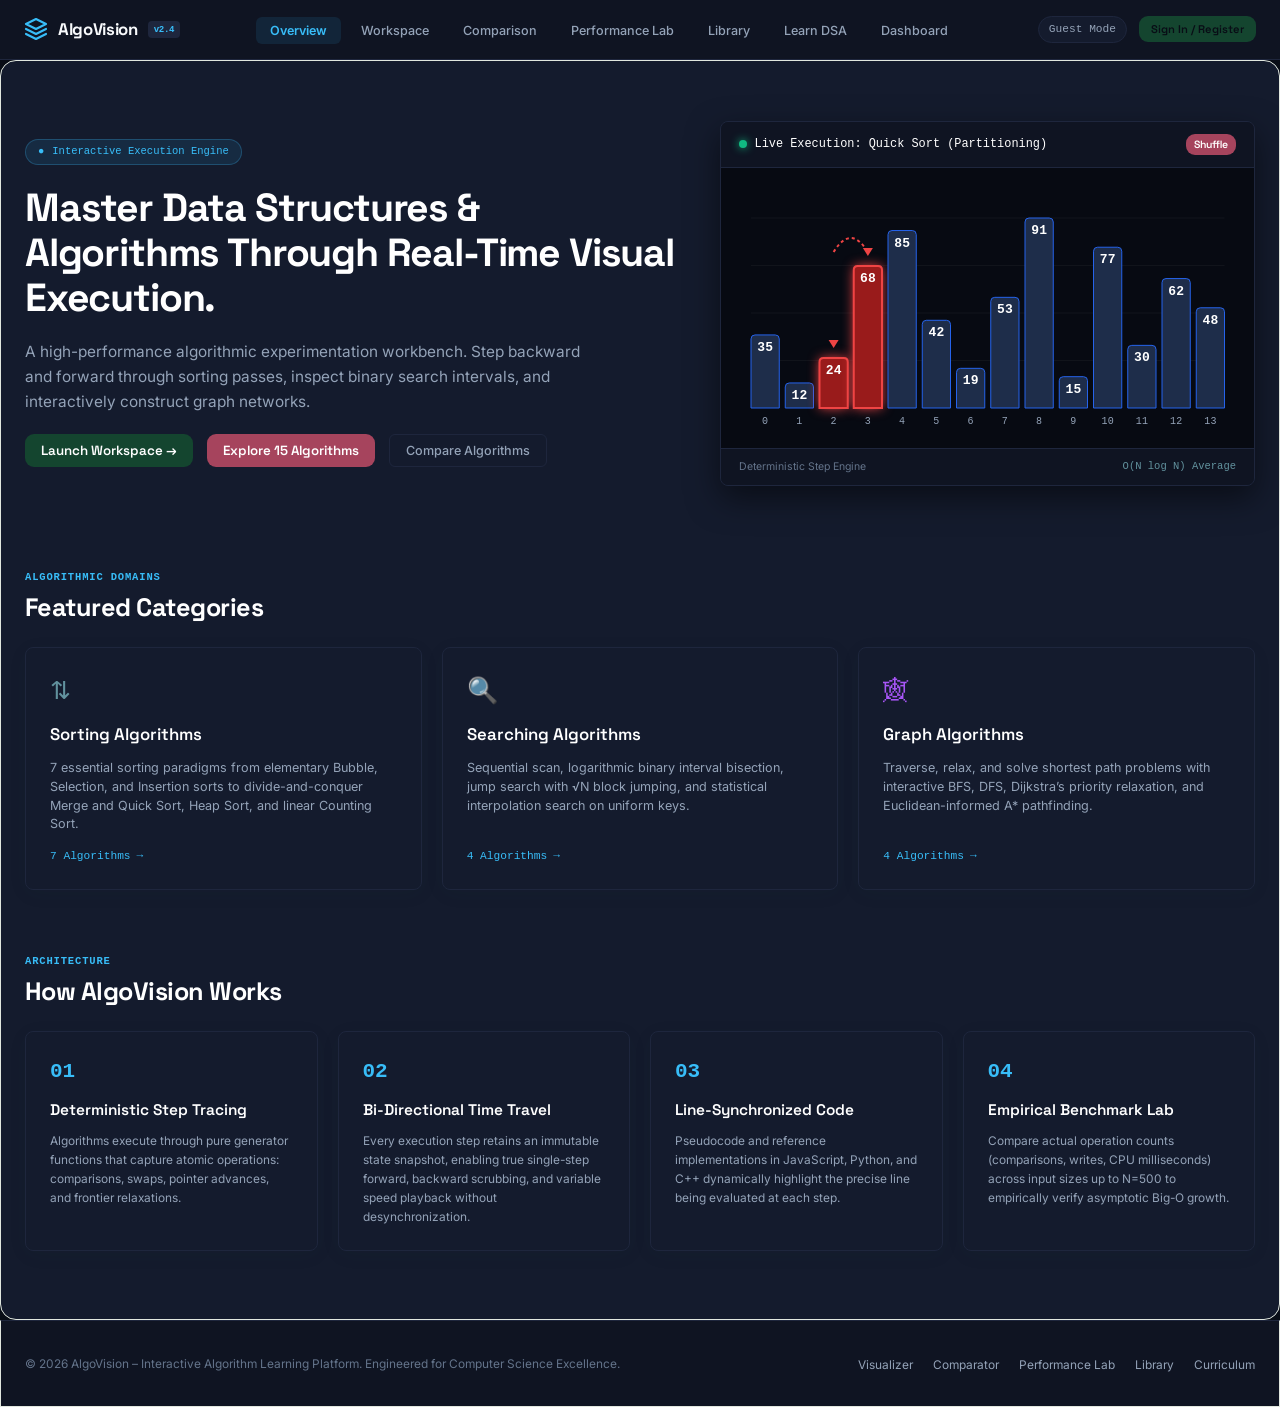
==== commit a7fd1650: "Update index.html with latest UI changes" ====
--- a/index.html
+++ b/index.html
@@ -10,45 +10,57 @@
     <link rel="preconnect" href="https://fonts.googleapis.com">
     <link rel="preconnect" href="https://fonts.gstatic.com" crossorigin>
     <link
-        href="https://fonts.googleapis.com/css2?family=IBM+Plex+Mono:wght@400;500;600;700&family=Inter:wght@400;500;600;700;800&family=Space+Grotesk:wght@500;600;700&display=swap"
+        href="https://fonts.googleapis.com/css2?family=IBM+Plex+Mono:wght@400;500;600;700&family=Inter:wght@400;500;600;700;800&family=Space+Grotesk:wght@400;500;600;700&display=swap"
         rel="stylesheet">
 
-    <!-- Premium Design System Core Stylesheet Injection -->
+    <!-- Updated Design System Core Stylesheet Injection -->
     <style>
-        /* ========================================================================== */
-        /* PREMIUM DESIGN SYSTEM VARIABLES & GLOBAL STYLES                             */
-        /* ========================================================================== */
         :root {
-            /* Color Palette */
-            --bg-primary: #0B0F19;
-            --bg-surface: #151B2B;
-            --bg-elevated: #1E293B;
-
-            --accent-primary: #6366F1;
-            --accent-secondary: #22D3EE;
-
-            --text-primary: #F8FAFC;
-            --text-secondary: #A6B0C3;
-
-            --success: #34D399;
-            --warning: #FBBF24;
-            --error: #F87171;
+            /* Backgrounds */
+            --bg-main: #F7F6F0;
+            --bg-card: #FFFFFF;
+            --bg-primary: #F7F6F0;
+            --bg-surface: #FFFFFF;
+            --bg-elevated: #E1E7DF;
+
+            /* Brand colours */
+            --primary: #14452F;
+            --secondary: #A6445D;
+            --accent-blue: #62929E;
+            --accent-olive: #808000;
+            --accent-sage: #82997C;
+            --accent-sand: #C3A082;
+
+            --accent-primary: #14452F;
+            --accent-secondary: #62929E;
+
+            /* Text */
+            --text-primary: #183B2B;
+            --text-secondary: #52645B;
+
+            /* Borders */
+            --border: #E1E7DF;
+            --border-subtle: #E1E7DF;
 
             /* Typography */
-            --font-heading: 'Space Grotesk', -apple-system, BlinkMacSystemFont, sans-serif;
-            --font-sans: 'Inter', -apple-system, BlinkMacSystemFont, sans-serif;
+            --font-main: 'Space Grotesk', sans-serif;
+            --font-heading: 'Space Grotesk', sans-serif;
+            --font-sans: 'Space Grotesk', sans-serif;
             --font-mono: 'IBM Plex Mono', monospace;
 
-            /* Borders & Shadows */
-            --border-subtle: rgba(255, 255, 255, 0.08);
-            --shadow-subtle: 0 4px 20px -2px rgba(0, 0, 0, 0.4);
-        }
-
-        /* Global Reset & Base Typography */
+            /* Shadows */
+            --shadow-subtle: 0 4px 20px -2px rgba(20, 69, 47, 0.08);
+
+            /* Status feedback colors mapped to new palette */
+            --success: #14452F;
+            --warning: #C3A082;
+            --error: #A6445D;
+        }
+
         body {
-            background-color: var(--bg-primary);
+            font-family: var(--font-main);
+            background: var(--bg-main);
             color: var(--text-primary);
-            font-family: var(--font-sans);
             margin: 0;
             padding: 0;
             -webkit-font-smoothing: antialiased;
@@ -66,7 +78,6 @@
             font-weight: 700;
         }
 
-        /* Code, Metrics, and Complexity Readouts */
         .font-mono,
         pre,
         code,
@@ -76,91 +87,129 @@
             font-family: var(--font-mono);
         }
 
-        /* Primary Cards & Surfaces */
+        .card {
+            background: var(--bg-card);
+            border: 1px solid var(--border);
+            border-radius: 16px;
+        }
+
+        .primary-button {
+            background: var(--primary);
+            color: #FFFFFF;
+            border: none;
+            border-radius: 9px;
+            padding: 8px 16px;
+            font-family: var(--font-main);
+            font-weight: 600;
+            cursor: pointer;
+            transition: opacity 0.2s ease;
+        }
+
+        .primary-button:hover {
+            opacity: 0.9;
+        }
+
+        .secondary-button {
+            background: var(--secondary);
+            color: #FFFFFF;
+            border: none;
+            border-radius: 9px;
+            padding: 8px 16px;
+            font-family: var(--font-main);
+            font-weight: 600;
+            cursor: pointer;
+            transition: opacity 0.2s ease;
+        }
+
+        .secondary-button:hover {
+            opacity: 0.9;
+        }
+
+        /* Surface overrides for layout components */
+        .app-navbar {
+            background-color: var(--bg-card);
+            border-bottom: 1px solid var(--border);
+        }
+
         .app-view,
+        .hero-preview-card,
+        .landing-cat-card,
+        .pipeline-card,
+        .visualizer-stage-card,
         .workspace-step-banner,
         .code-viewer-panel,
         .theory-overview-panel,
         .compare-chart-card,
-        .dash-section-card,
-        .hero-preview-card,
-        .landing-cat-card,
-        .pipeline-card,
-        .visualizer-stage-card,
         .compare-verdict-card,
         .perf-guide-card,
         .perf-concept-card,
         .perf-verdict-box,
+        .dash-section-card,
         .dash-stat-card,
         .modal-dialog {
-            background-color: var(--bg-surface);
-            border: 1px solid var(--border-subtle);
-            border-radius: 8px;
+            background-color: var(--bg-card);
+            border: 1px solid var(--border);
+            border-radius: 16px;
             box-shadow: var(--shadow-subtle);
         }
 
         .workspace-user-input-card,
         .app-footer {
-            background-color: var(--bg-elevated);
-            border: 1px solid var(--border-subtle);
-        }
-
-        /* Elevated Interactive Elements */
+            background-color: #FFFFFF;
+            border: 1px solid var(--border);
+        }
+
         .btn-primary {
-            background-color: var(--accent-primary);
-            color: var(--text-primary);
+            background: var(--primary) !important;
+            color: #FFFFFF;
             border: none;
-            border-radius: 6px;
-            font-family: var(--font-sans);
+            border-radius: 9px;
+            font-family: var(--font-main);
             font-weight: 600;
             padding: 8px 16px;
-            transition: background-color 0.2s ease, transform 0.1s ease;
-        }
-
-        .btn-primary:hover {
-            background-color: #4f46e5;
-            /* Slightly deeper indigo */
         }
 
         .btn-secondary {
-            background-color: var(--bg-elevated);
+            background: var(--bg-elevated);
             color: var(--text-primary);
-            border: 1px solid var(--border-subtle);
+            border: 1px solid var(--border);
+            border-radius: 9px;
         }
 
         .btn-outline {
             background-color: transparent;
             color: var(--text-secondary);
-            border: 1px solid var(--border-subtle);
+            border: 1px solid var(--border);
+            border-radius: 9px;
         }
 
         .btn-outline:hover {
-            color: var(--text-primary);
-            border-color: var(--accent-primary);
-        }
-
-        /* Text Utilities */
+            color: var(--primary);
+            border-color: var(--primary);
+        }
+
+        /* Text utilities */
         .text-cyan {
-            color: var(--accent-secondary) !important;
+            color: var(--accent-blue) !important;
         }
 
         .text-indigo {
-            color: var(--accent-primary) !important;
+            color: var(--primary) !important;
         }
 
         .text-emerald,
         .text-success {
-            color: var(--success) !important;
+            color: var(--primary) !important;
         }
 
         .text-amber,
         .text-warning {
-            color: var(--warning) !important;
+            color: var(--accent-sand) !important;
         }
 
         .text-rose,
         .text-error {
-            color: var(--error) !important;
+            color: var(--secondary) !important;
         }
 
         .text-secondary,
@@ -209,7 +258,7 @@
 
             <div class="nav-actions">
                 <span class="nav-user-label" id="nav-user-label">Guest Mode</span>
-                <button class="btn btn-primary btn-sm" id="nav-auth-btn">Sign In / Register</button>
+                <button class="primary-button btn-sm" id="nav-auth-btn">Sign In / Register</button>
                 <button class="mobile-menu-btn" id="mobile-menu-btn" aria-label="Toggle Navigation">☰</button>
             </div>
         </div>
@@ -234,20 +283,20 @@
                         sorting passes, inspect binary search intervals, and interactively construct graph networks.
                     </p>
                     <div class="hero-actions">
-                        <button class="btn btn-primary" id="hero-btn-workspace">Launch Workspace →</button>
-                        <button class="btn btn-secondary" id="hero-btn-explore">Explore 15 Algorithms</button>
+                        <button class="primary-button" id="hero-btn-workspace">Launch Workspace →</button>
+                        <button class="secondary-button" id="hero-btn-explore">Explore 15 Algorithms</button>
                         <button class="btn btn-outline" onclick="window.location.hash='#compare'">Compare
                             Algorithms</button>
                     </div>
                 </div>
 
-                <div class="hero-preview-card">
+                <div class="hero-preview-card card">
                     <div class="hero-preview-header">
                         <span class="hero-preview-title">
                             <span class="hero-preview-pulse"></span>
                             Live Execution: Quick Sort (Partitioning)
                         </span>
-                        <button class="btn btn-secondary btn-xs" id="hero-preview-shuffle">Shuffle</button>
+                        <button class="secondary-button btn-xs" id="hero-preview-shuffle">Shuffle</button>
                     </div>
                     <div class="hero-canvas-wrap">
                         <canvas id="hero-preview-canvas"></canvas>
@@ -267,7 +316,7 @@
                 </div>
 
                 <div class="landing-cat-grid">
-                    <div class="landing-cat-card" data-cat="sorting">
+                    <div class="landing-cat-card card" data-cat="sorting">
                         <div class="cat-card-icon text-cyan">⇅</div>
                         <h3 class="cat-card-title">Sorting Algorithms</h3>
                         <p class="cat-card-desc">
@@ -279,7 +328,7 @@
                         </div>
                     </div>
 
-                    <div class="landing-cat-card" data-cat="searching">
+                    <div class="landing-cat-card card" data-cat="searching">
                         <div class="cat-card-icon text-amber">🔍</div>
                         <h3 class="cat-card-title">Searching Algorithms</h3>
                         <p class="cat-card-desc">
@@ -291,7 +340,7 @@
                         </div>
                     </div>
 
-                    <div class="landing-cat-card" data-cat="graph">
+                    <div class="landing-cat-card card" data-cat="graph">
                         <div class="cat-card-icon text-purple">🕸</div>
                         <h3 class="cat-card-title">Graph Algorithms</h3>
                         <p class="cat-card-desc">
@@ -313,7 +362,7 @@
                 </div>
 
                 <div class="pipeline-grid">
-                    <div class="pipeline-card">
+                    <div class="pipeline-card card">
                         <span class="pipeline-step-num">01</span>
                         <h4 class="pipeline-title">Deterministic Step Tracing</h4>
                         <p class="pipeline-desc">
@@ -322,7 +371,7 @@
                         </p>
                     </div>
 
-                    <div class="pipeline-card">
+                    <div class="pipeline-card card">
                         <span class="pipeline-step-num">02</span>
                         <h4 class="pipeline-title">Bi-Directional Time Travel</h4>
                         <p class="pipeline-desc">
@@ -331,7 +380,7 @@
                         </p>
                     </div>
 
-                    <div class="pipeline-card">
+                    <div class="pipeline-card card">
                         <span class="pipeline-step-num">03</span>
                         <h4 class="pipeline-title">Line-Synchronized Code</h4>
                         <p class="pipeline-desc">
@@ -340,7 +389,7 @@
                         </p>
                     </div>
 
-                    <div class="pipeline-card">
+                    <div class="pipeline-card card">
                         <span class="pipeline-step-num">04</span>
                         <h4 class="pipeline-title">Empirical Benchmark Lab</h4>
                         <p class="pipeline-desc">
@@ -380,7 +429,7 @@
             </div>
 
             <!-- Prominent Custom User Input Bar -->
-            <div class="workspace-user-input-card" id="workspace-user-input-section">
+            <div class="workspace-user-input-card card" id="workspace-user-input-section">
                 <div class="user-input-header">
                     <span class="user-input-label">
                         <span class="text-cyan">⌨ User Input Array:</span>
@@ -395,23 +444,23 @@
                 <div class="user-input-controls">
                     <input type="text" class="form-input font-mono user-input-field" id="workspace-inline-array-input"
                         placeholder="Type custom numbers here: 45, 12, 89, 23, 7, 56, 34">
-                    <button class="btn btn-primary" id="btn-apply-inline-input">✓ Apply Custom Array</button>
-                    <button class="btn btn-secondary btn-sm" id="btn-inline-randomize">↻ Random Array</button>
+                    <button class="primary-button" id="btn-apply-inline-input">✓ Apply Custom Array</button>
+                    <button class="secondary-button btn-sm" id="btn-inline-randomize">↻ Random Array</button>
                     <button class="btn btn-outline btn-sm" id="btn-inline-reversed">Reversed</button>
                     <button class="btn btn-outline btn-sm" id="btn-inline-nearly">Nearly Sorted</button>
 
                     <!-- Search Target input when in searching mode -->
                     <div class="inline-search-target-box hidden" id="inline-search-target-box">
-                        <span style="font-size: 0.85rem; font-weight: 600; color: #ffffff;">Target:</span>
+                        <span style="font-size: 0.85rem; font-weight: 600; color: #183B2B;">Target:</span>
                         <input type="number" class="form-input font-mono" id="workspace-inline-target-input" value="42"
                             style="width: 75px; padding: 6px 10px;">
-                        <button class="btn btn-primary btn-sm" id="btn-inline-search">Find Target</button>
+                        <button class="primary-button btn-sm" id="btn-inline-search">Find Target</button>
                     </div>
                 </div>
             </div>
 
             <!-- Visualizer Stage -->
-            <div class="visualizer-stage-card">
+            <div class="visualizer-stage-card card">
                 <!-- Canvases -->
                 <div class="stage-canvas-wrapper">
                     <canvas id="workspace-sort-canvas"></canvas>
@@ -420,7 +469,7 @@
                 </div>
 
                 <!-- Step Description Callout Banner -->
-                <div class="workspace-step-banner">
+                <div class="workspace-step-banner card">
                     <span class="step-desc-text" id="workspace-step-description">
                         Ready. Press Play or Step Forward to start execution.
                     </span>
@@ -429,15 +478,15 @@
 
                 <!-- Real-Time Metrics Strip -->
                 <div class="workspace-metrics-strip">
-                    <div class="metric-strip-cell">
+                    <div class="metric-strip-cell card">
                         <span class="metric-strip-label">Comparisons</span>
                         <span class="metric-strip-val text-amber" id="metric-comparisons">0</span>
                     </div>
-                    <div class="metric-strip-cell">
+                    <div class="metric-strip-cell card">
                         <span class="metric-strip-label">Swaps / Writes</span>
                         <span class="metric-strip-val text-rose" id="metric-swaps">0</span>
                     </div>
-                    <div class="metric-strip-cell">
+                    <div class="metric-strip-cell card">
                         <span class="metric-strip-label">Total Operations</span>
                         <span class="metric-strip-val text-cyan" id="metric-operations">0</span>
                     </div>
@@ -447,25 +496,25 @@
                 <div class="workspace-playback-bar">
                     <div class="playback-controls-row">
                         <div class="playback-button-cluster">
-                            <button class="btn btn-primary" id="btn-play-pause">
+                            <button class="primary-button" id="btn-play-pause">
                                 <span class="icon-play">▶</span> Play
                             </button>
-                            <button class="btn btn-secondary" id="btn-prev-step" title="Previous Step">◀ Step</button>
-                            <button class="btn btn-secondary" id="btn-next-step" title="Next Step">Step ▶</button>
+                            <button class="secondary-button" id="btn-prev-step" title="Previous Step">◀ Step</button>
+                            <button class="secondary-button" id="btn-next-step" title="Next Step">Step ▶</button>
                             <button class="btn btn-outline" id="btn-restart" title="Restart">↺ Restart</button>
                         </div>
 
                         <!-- Graph Toolbar if active -->
                         <div class="graph-toolbar hidden" id="controls-graph-group">
-                            <button class="btn btn-secondary btn-sm graph-mode-btn active" data-mode="MOVE">Drag
+                            <button class="secondary-button btn-sm graph-mode-btn active" data-mode="MOVE">Drag
                                 Nodes</button>
-                            <button class="btn btn-secondary btn-sm graph-mode-btn" data-mode="ADD_NODE">+ Add
+                            <button class="secondary-button btn-sm graph-mode-btn" data-mode="ADD_NODE">+ Add
                                 Node</button>
-                            <button class="btn btn-secondary btn-sm graph-mode-btn" data-mode="ADD_EDGE">+ Add
+                            <button class="secondary-button btn-sm graph-mode-btn" data-mode="ADD_EDGE">+ Add
                                 Edge</button>
-                            <button class="btn btn-secondary btn-sm graph-mode-btn" data-mode="SET_START">Set
+                            <button class="secondary-button btn-sm graph-mode-btn" data-mode="SET_START">Set
                                 Start</button>
-                            <button class="btn btn-secondary btn-sm graph-mode-btn" data-mode="SET_TARGET">Set
+                            <button class="secondary-button btn-sm graph-mode-btn" data-mode="SET_TARGET">Set
                                 Goal</button>
                             <select class="form-select form-select-sm" id="graph-preset-select"
                                 style="max-width: 140px;">
@@ -488,7 +537,7 @@
                     <div class="workspace-inputs-tuning">
                         <div class="tuning-cluster">
                             <div class="tuning-item">
-                                <span class="font-bold text-white">Speed:</span>
+                                <span class="font-bold">Speed:</span>
                                 <input type="range" class="tuning-slider" id="workspace-speed-slider" min="1" max="100"
                                     value="40" style="width: 130px;">
                                 <span class="font-mono text-cyan" id="workspace-speed-label">0.85s / step (Slow &
@@ -504,9 +553,9 @@
                         </div>
 
                         <div class="tuning-cluster">
-                            <button class="btn btn-secondary btn-sm" id="btn-randomize-dataset">↻ Randomize
+                            <button class="secondary-button btn-sm" id="btn-randomize-dataset">↻ Randomize
                                 Array</button>
-                            <button class="btn btn-primary btn-sm" id="btn-workspace-open-quiz">
+                            <button class="primary-button btn-sm" id="btn-workspace-open-quiz">
                                 🎓 Test Knowledge (10 Questions)
                             </button>
                         </div>
@@ -517,7 +566,7 @@
             <!-- Lower Split: Code Viewer & Theoretical Complexity -->
             <div class="workspace-details-split">
                 <!-- Synchronized Code Viewer -->
-                <div class="code-viewer-panel">
+                <div class="code-viewer-panel card">
                     <div class="panel-header">
                         <span class="panel-title">Synchronized Implementation</span>
                         <div class="code-lang-tabs">
@@ -533,35 +582,35 @@
                 </div>
 
                 <!-- Complexity & Engineering Notes -->
-                <div class="theory-overview-panel">
+                <div class="theory-overview-panel card">
                     <div class="panel-header">
                         <span class="panel-title">Complexity & Engineering Trade-offs</span>
                     </div>
                     <div class="theory-content-body">
                         <div class="complexity-summary-grid">
-                            <div class="comp-metric-box">
+                            <div class="comp-metric-box card">
                                 <span class="comp-metric-name">Best Case</span>
                                 <span class="comp-metric-value text-emerald" id="comp-time-best">O(N log N)</span>
                             </div>
-                            <div class="comp-metric-box">
+                            <div class="comp-metric-box card">
                                 <span class="comp-metric-name">Average Case</span>
                                 <span class="comp-metric-value text-cyan" id="comp-time-avg">O(N log N)</span>
                             </div>
-                            <div class="comp-metric-box">
+                            <div class="comp-metric-box card">
                                 <span class="comp-metric-name">Worst Case</span>
                                 <span class="comp-metric-value text-amber" id="comp-time-worst">O(N²)</span>
                             </div>
-                            <div class="comp-metric-box">
+                            <div class="comp-metric-box card">
                                 <span class="comp-metric-name">Space Complexity</span>
                                 <span class="comp-metric-value text-purple" id="comp-space">O(log N)</span>
                             </div>
-                            <div class="comp-metric-box">
+                            <div class="comp-metric-box card">
                                 <span class="comp-metric-name">Stability</span>
-                                <span class="comp-metric-value text-white" id="comp-stability">Unstable</span>
+                                <span class="comp-metric-value" id="comp-stability">Unstable</span>
                             </div>
-                            <div class="comp-metric-box">
+                            <div class="comp-metric-box card">
                                 <span class="comp-metric-name">In-Place</span>
-                                <span class="comp-metric-value text-white" id="comp-in-place">Yes</span>
+                                <span class="comp-metric-value" id="comp-in-place">Yes</span>
                             </div>
                         </div>
 
@@ -585,7 +634,7 @@
     <!-- ================================================================= -->
     <main id="view-compare" class="app-view">
         <div class="compare-container">
-            <div class="compare-top-header">
+            <div class="compare-top-header card" style="padding: 24px; margin-bottom: 20px;">
                 <div>
                     <h2>Multi-Algorithm Comparison Workbench</h2>
                     <p class="text-secondary" style="font-size: 0.9rem; margin-top: 4px;">
@@ -594,16 +643,16 @@
                     </p>
                 </div>
 
-                <div class="compare-chips-cluster" id="compare-algo-selector">
+                <div class="compare-chips-cluster" id="compare-algo-selector" style="margin-top: 12px;">
                     <!-- Populated dynamically -->
                 </div>
 
                 <div class="workspace-inputs-tuning" style="padding-top: 10px;">
                     <div class="tuning-cluster">
-                        <button class="btn btn-primary" id="btn-compare-play-pause">▶ Play All</button>
-                        <button class="btn btn-secondary btn-sm" id="btn-compare-step">Step All</button>
+                        <button class="primary-button" id="btn-compare-play-pause">▶ Play All</button>
+                        <button class="secondary-button btn-sm" id="btn-compare-step">Step All</button>
                         <button class="btn btn-outline btn-sm" id="btn-compare-restart">Restart All</button>
-                        <button class="btn btn-secondary btn-sm" id="btn-compare-randomize">↻ New Random Array</button>
+                        <button class="secondary-button btn-sm" id="btn-compare-randomize">↻ New Random Array</button>
                     </div>
 
                     <div class="tuning-cluster">
@@ -612,7 +661,7 @@
                         <button class="btn btn-outline btn-sm" id="btn-compare-preset-nearly">Nearly Sorted
                             Array</button>
                         <div class="tuning-item">
-                            <span class="font-bold text-white">Speed:</span>
+                            <span class="font-bold">Speed:</span>
                             <input type="range" class="tuning-slider" id="compare-speed-slider" min="150" max="1500"
                                 value="650" step="50" style="width: 110px;">
                             <span class="font-mono text-cyan" id="compare-speed-label">0.65s (Calibrated)</span>
@@ -628,7 +677,7 @@
             </div>
 
             <!-- Comparison Verdict Banner -->
-            <div id="compare-verdict-banner" class="compare-verdict-card hidden"></div>
+            <div id="compare-verdict-banner" class="compare-verdict-card card hidden"></div>
 
             <!-- Canvases Grid -->
             <div class="compare-canvases-grid" id="compare-canvases-grid">
@@ -636,9 +685,9 @@
             </div>
 
             <!-- Summary Bar Chart -->
-            <div class="compare-chart-card">
+            <div class="compare-chart-card card">
                 <div>
-                    <h3 style="font-size: 1.1rem; color: #ffffff;">Comparative Operations Analysis</h3>
+                    <h3 style="font-size: 1.1rem; color: var(--text-primary);">Comparative Operations Analysis</h3>
                     <p class="text-muted" style="font-size: 0.85rem;">Empirical comparison of element comparisons and
                         writes on the identical input sequence.</p>
                 </div>
@@ -655,34 +704,33 @@
     <main id="view-performance" class="app-view">
         <div class="compare-container">
             <!-- Beginner-Friendly Guide & Purpose -->
-            <div class="perf-guide-card">
+            <div class="perf-guide-card card" style="padding: 24px; margin-bottom: 20px;">
                 <div class="perf-guide-title">
                     <span>💡 What is this Laboratory & Why does it exist?</span>
                 </div>
-                <div class="perf-guide-body">
+                <div class="perf-guide-body" style="margin-top: 8px;">
                     In textbook theory, algorithms are represented as mathematical formulas like <code>O(N log N)</code>
                     and <code>O(N²)</code>.
-                    <strong>This lab bridges theory and reality:</strong> it benchmarks actual sorting algorithms on
-                    your machine across growing datasets (from <strong>N = 20 up to 400 elements</strong>), counting
-                    every single element comparison, memory swap, and microsecond of execution time.
-                </div>
-                <div class="perf-cards-grid">
-                    <div class="perf-concept-card highlight-green">
+                    <strong>This lab bridges theory and reality:</strong> it benchmarks actual sorting algorithms across
+                    growing datasets (from <strong>N = 20 up to 400 elements</strong>), counting every single element
+                    comparison, memory swap, and microsecond of execution time.
+                </div>
+                <div class="perf-cards-grid" style="margin-top: 16px;">
+                    <div class="perf-concept-card card highlight-green" style="padding: 16px;">
                         <div class="perf-concept-title">🏆 1. The Scaling Champions</div>
                         <div class="perf-concept-desc">
                             <strong>Quick Sort & Merge Sort (O(N log N))</strong>: Notice how their lines remain flat
                             and low even at N=400 (~2,500 operations). They effortlessly scale to millions of elements.
                         </div>
                     </div>
-                    <div class="perf-concept-card highlight-rose">
+                    <div class="perf-concept-card card highlight-rose" style="padding: 16px;">
                         <div class="perf-concept-title">🐢 2. The Quadratic Wall</div>
                         <div class="perf-concept-desc">
                             <strong>Bubble Sort (O(N²))</strong>: Watch the curve explode upward! At N=400, it requires
-                            <strong>over 80,000 operations</strong> (30x more CPU work) to accomplish the exact same
-                            task!
-                        </div>
-                    </div>
-                    <div class="perf-concept-card highlight-cyan">
+                            <strong>over 80,000 operations</strong> to accomplish the exact same task!
+                        </div>
+                    </div>
+                    <div class="perf-concept-card card highlight-cyan" style="padding: 16px;">
                         <div class="perf-concept-title">🔍 3. What the Numbers Mean</div>
                         <div class="perf-concept-desc">
                             <strong>Comparisons</strong> = checks between two items.
@@ -693,7 +741,7 @@
                 </div>
             </div>
 
-            <div class="compare-top-header">
+            <div class="compare-top-header card" style="padding: 24px; margin-bottom: 20px;">
                 <div>
                     <h2>Empirical Performance Benchmark Workbench</h2>
                     <p class="text-secondary" style="font-size: 0.9rem; margin-top: 4px;">
@@ -713,16 +761,16 @@
                             </select>
                         </label>
 
-                        <button class="btn btn-primary" id="btn-run-benchmark">Run Empirical Benchmark</button>
+                        <button class="primary-button" id="btn-run-benchmark">Run Empirical Benchmark</button>
                     </div>
 
                     <div class="tuning-cluster" style="align-items: center;">
-                        <span class="text-white font-bold" style="font-size: 0.8rem;">Quick Presets:</span>
+                        <span class="font-bold" style="font-size: 0.8rem;">Quick Presets:</span>
                         <button class="btn btn-outline btn-sm" id="btn-perf-preset-fast-vs-slow">🚀 Fast vs 🐢 Slow
                             (Quick vs Bubble)</button>
                         <button class="btn btn-outline btn-sm" id="btn-perf-preset-nearly-sorted">✨ The Nearly-Sorted
                             Surprise</button>
-                        <button class="btn btn-secondary btn-sm" id="btn-perf-preset-all">📊 Benchmark All 5
+                        <button class="secondary-button btn-sm" id="btn-perf-preset-all">📊 Benchmark All 5
                             Algorithms</button>
                     </div>
 
@@ -743,19 +791,20 @@
             </div>
 
             <!-- Plain-English Dynamic Verdict Box -->
-            <div id="perf-verdict-banner" class="perf-verdict-box hidden"></div>
+            <div id="perf-verdict-banner" class="perf-verdict-box card hidden"></div>
 
             <!-- Performance Charts Grid -->
             <div style="display: grid; grid-template-columns: 1fr 1fr; gap: 20px;">
-                <div class="compare-chart-card">
-                    <h3 style="font-size: 1rem; color: #ffffff;">Operations Count vs Array Size (N)</h3>
+                <div class="compare-chart-card card">
+                    <h3 style="font-size: 1rem; color: var(--text-primary);">Operations Count vs Array Size (N)</h3>
                     <div style="height: 280px; position: relative;">
                         <canvas id="perf-chart-ops"></canvas>
                     </div>
                 </div>
 
-                <div class="compare-chart-card">
-                    <h3 style="font-size: 1rem; color: #ffffff;">Execution Duration (ms) vs Array Size (N)</h3>
+                <div class="compare-chart-card card">
+                    <h3 style="font-size: 1rem; color: var(--text-primary);">Execution Duration (ms) vs Array Size (N)
+                    </h3>
                     <div style="height: 280px; position: relative;">
                         <canvas id="perf-chart-time"></canvas>
                     </div>
@@ -763,7 +812,7 @@
             </div>
 
             <!-- Verified Metrics Table -->
-            <div class="dash-section-card">
+            <div class="dash-section-card card" style="margin-top: 20px; padding: 24px;">
                 <h3 class="dash-section-title">Measured Empirical Execution Data</h3>
                 <div class="data-table-wrap">
                     <table class="data-table">
@@ -791,7 +840,7 @@
     <!-- ================================================================= -->
     <main id="view-library" class="app-view">
         <div class="library-container">
-            <div class="library-top-bar">
+            <div class="library-top-bar card" style="padding: 24px; margin-bottom: 20px;">
                 <div>
                     <h2>Algorithm Library</h2>
                     <p class="text-secondary" style="font-size: 0.9rem; margin-top: 4px;">
@@ -800,7 +849,7 @@
                     </p>
                 </div>
 
-                <div class="library-filters-row">
+                <div class="library-filters-row" style="margin-top: 16px;">
                     <div class="library-search-box">
                         <span class="library-search-icon">🔍</span>
                         <input type="text" class="form-input library-search-input" id="library-search-input"
@@ -843,7 +892,7 @@
     <main id="view-learn" class="app-view">
         <div class="learn-layout">
             <!-- Sidebar -->
-            <aside class="learn-sidebar">
+            <aside class="learn-sidebar card" style="padding: 20px;">
                 <span class="learn-sidebar-title">Curriculum</span>
                 <div class="learn-nav-item active" data-tab="big-o">
                     <span>📈</span> Big-O & Complexity
@@ -862,14 +911,14 @@
             <!-- Main Content Chapters -->
             <div class="learn-content-main">
                 <!-- Chapter 1: Big-O -->
-                <div class="learn-chapter active" id="chapter-big-o">
+                <div class="learn-chapter active card" id="chapter-big-o" style="padding: 24px;">
                     <h2 class="chapter-title">Asymptotic Analysis & Big-O Notation</h2>
                     <p class="chapter-lead">
                         In computer science, algorithm efficiency is evaluated asymptotically to describe how resource
                         requirements (CPU cycles and memory) scale as the input size $N$ approaches infinity.
                     </p>
 
-                    <div class="theory-card-box">
+                    <div class="theory-card-box card" style="padding: 16px; margin: 16px 0;">
                         <h4>Asymptotic Growth Comparison</h4>
                         <p>Observe how quadratic $O(N^2)$ curves diverge rapidly from linearithmic $O(N \log N)$ and
                             linear $O(N)$ as input increases:</p>
@@ -878,7 +927,7 @@
                         </div>
                     </div>
 
-                    <div class="theory-card-box">
+                    <div class="theory-card-box card" style="padding: 16px; margin: 16px 0;">
                         <h4>The Three Asymptotic Notations</h4>
                         <ul>
                             <li><strong>Big-O ($O$):</strong> Strict upper bound. Guarantees the algorithm will run no
@@ -898,14 +947,14 @@
                 </div>
 
                 <!-- Chapter 2: Sorting -->
-                <div class="learn-chapter" id="chapter-sorting">
+                <div class="learn-chapter card" id="chapter-sorting" style="padding: 24px;">
                     <h2 class="chapter-title">Sorting Paradigms & Lower Bounds</h2>
                     <p class="chapter-lead">
                         Sorting is the foundational algorithmic problem of rearranging an arbitrary collection into a
                         strictly monotonic order.
                     </p>
 
-                    <div class="theory-card-box">
+                    <div class="theory-card-box card" style="padding: 16px; margin: 16px 0;">
                         <h4>Comparison vs Non-Comparison Sorts</h4>
                         <p>
                             Any comparison-based algorithm (Bubble, Quick, Merge, Heap) is bounded by the mathematical
@@ -915,7 +964,7 @@
                         </p>
                     </div>
 
-                    <div class="theory-card-box">
+                    <div class="theory-card-box card" style="padding: 16px; margin: 16px 0;">
                         <h4>Algorithm Stability & Memory Hierarchy</h4>
                         <p>
                             A sort is <strong>stable</strong> if duplicate elements preserve their relative order from
@@ -932,14 +981,14 @@
                 </div>
 
                 <!-- Chapter 3: Searching -->
-                <div class="learn-chapter" id="chapter-searching">
+                <div class="learn-chapter card" id="chapter-searching" style="padding: 24px;">
                     <h2 class="chapter-title">Searching: Sequential vs Interval vs Heuristic</h2>
                     <p class="chapter-lead">
                         Locating a target value within a collection depends critically on whether the data is unordered,
                         ordered, or uniformly distributed.
                     </p>
 
-                    <div class="theory-card-box">
+                    <div class="theory-card-box card" style="padding: 16px; margin: 16px 0;">
                         <h4>Comparing Search Strategies</h4>
                         <ul>
                             <li><strong>Linear Search:</strong> $O(N)$ worst-case. Required whenever data is unsorted.
@@ -960,14 +1009,14 @@
                 </div>
 
                 <!-- Chapter 4: Graphs -->
-                <div class="learn-chapter" id="chapter-graphs">
+                <div class="learn-chapter card" id="chapter-graphs" style="padding: 24px;">
                     <h2 class="chapter-title">Graph Traversals & Shortest Paths</h2>
                     <p class="chapter-lead">
                         Graphs $G = (V, E)$ represent discrete relationships between entities. Traversing and
                         discovering optimal routes are core engineering problems.
                     </p>
 
-                    <div class="theory-card-box">
+                    <div class="theory-card-box card" style="padding: 16px; margin: 16px 0;">
                         <h4>Traversals & Optimal Routing</h4>
                         <ul>
                             <li><strong>BFS (Breadth-First Search):</strong> Level-order exploration using a FIFO queue.
@@ -996,7 +1045,7 @@
     <main id="view-dashboard" class="app-view">
         <div class="dashboard-container">
             <!-- Welcome Banner -->
-            <div class="dashboard-welcome-banner">
+            <div class="dashboard-welcome-banner card" style="padding: 24px; margin-bottom: 20px;">
                 <div class="dash-welcome-info">
                     <div style="display: flex; align-items: center; gap: 12px;">
                         <h2 class="dash-welcome-title" id="dash-welcome-title">Welcome</h2>
@@ -1007,32 +1056,32 @@
                     </p>
                 </div>
                 <div>
-                    <button class="btn btn-secondary btn-sm" id="dash-btn-auth-action">Manage Account / Sign In</button>
+                    <button class="secondary-button btn-sm" id="dash-btn-auth-action">Manage Account / Sign In</button>
                 </div>
             </div>
 
             <!-- Stats Tiles -->
             <div class="dash-stats-grid">
-                <div class="dash-stat-card">
+                <div class="dash-stat-card card" style="padding: 20px;">
                     <span class="dash-stat-label">Visualizations Run</span>
                     <span class="dash-stat-num text-cyan" id="dash-stat-runs">0</span>
                 </div>
-                <div class="dash-stat-card">
+                <div class="dash-stat-card card" style="padding: 20px;">
                     <span class="dash-stat-label">Algorithms Explored</span>
                     <span class="dash-stat-num text-emerald" id="dash-stat-algos">0 / 15</span>
                 </div>
-                <div class="dash-stat-card">
+                <div class="dash-stat-card card" style="padding: 20px;">
                     <span class="dash-stat-label">Operations Executed</span>
                     <span class="dash-stat-num text-amber" id="dash-stat-ops">0</span>
                 </div>
-                <div class="dash-stat-card">
+                <div class="dash-stat-card card" style="padding: 20px;">
                     <span class="dash-stat-label">Total Comparisons</span>
                     <span class="dash-stat-num text-purple" id="dash-stat-comps">0</span>
                 </div>
             </div>
 
             <!-- Bookmarked Algorithms -->
-            <div class="dash-section-card">
+            <div class="dash-section-card card" style="margin-top: 20px; padding: 24px;">
                 <h3 class="dash-section-title">Bookmarked Shortcuts</h3>
                 <div class="dash-bookmarks-shelf" id="dash-bookmarks-shelf">
                     <!-- Populated dynamically -->
@@ -1040,7 +1089,7 @@
             </div>
 
             <!-- Recent Visualizations History -->
-            <div class="dash-section-card">
+            <div class="dash-section-card card" style="margin-top: 20px; padding: 24px;">
                 <h3 class="dash-section-title">Recent Visualization History</h3>
                 <div class="data-table-wrap">
                     <table class="data-table">
@@ -1062,7 +1111,7 @@
             </div>
 
             <!-- Learning Progress -->
-            <div class="dash-section-card">
+            <div class="dash-section-card card" style="margin-top: 20px; padding: 24px;">
                 <h3 class="dash-section-title">Curriculum Progress</h3>
                 <div class="dash-progress-list" id="dash-progress-list">
                     <!-- Populated dynamically -->
@@ -1070,7 +1119,7 @@
             </div>
 
             <!-- Recommended Next Algorithms -->
-            <div class="dash-section-card">
+            <div class="dash-section-card card" style="margin-top: 20px; padding: 24px;">
                 <h3 class="dash-section-title">Recommended Algorithms</h3>
                 <div class="dash-recommended-grid" id="dash-recommended-grid">
                     <!-- Populated dynamically -->
@@ -1083,7 +1132,7 @@
     <!-- MODAL 1: CUSTOM INPUT MODAL                                       -->
     <!-- ================================================================= -->
     <div class="modal-overlay hidden" id="modal-custom-input">
-        <div class="modal-dialog">
+        <div class="modal-dialog card">
             <div class="modal-header">
                 <h3 class="modal-title">Custom Input Array</h3>
                 <button class="modal-close-btn" id="modal-custom-close">×</button>
@@ -1096,9 +1145,9 @@
                     style="width: 100%; font-family: var(--font-mono);"></textarea>
             </div>
             <div class="modal-footer">
-                <button class="btn btn-secondary"
+                <button class="secondary-button"
                     onclick="document.getElementById('modal-custom-input').classList.add('hidden')">Cancel</button>
-                <button class="btn btn-primary" id="btn-apply-custom-input">Apply Dataset</button>
+                <button class="primary-button" id="btn-apply-custom-input">Apply Dataset</button>
             </div>
         </div>
     </div>
@@ -1107,7 +1156,7 @@
     <!-- MODAL 2: AUTHENTICATION MODAL                                     -->
     <!-- ================================================================= -->
     <div class="modal-overlay hidden" id="modal-auth">
-        <div class="modal-dialog">
+        <div class="modal-dialog card">
             <div class="modal-header">
                 <h3 class="modal-title" id="auth-modal-title">Sign In to AlgoVision</h3>
                 <button class="modal-close-btn" id="modal-auth-close">×</button>
@@ -1118,21 +1167,21 @@
 
                     <div>
                         <label
-                            style="display: block; font-size: 0.8rem; color: var(--text-muted); margin-bottom: 4px;">Username
+                            style="display: block; font-size: 0.8rem; color: var(--text-secondary); margin-bottom: 4px;">Username
                             or Email</label>
                         <input type="text" class="form-input" id="auth-username-input" style="width: 100%;" required>
                     </div>
 
                     <div id="auth-email-group" class="hidden">
                         <label
-                            style="display: block; font-size: 0.8rem; color: var(--text-muted); margin-bottom: 4px;">Email
+                            style="display: block; font-size: 0.8rem; color: var(--text-secondary); margin-bottom: 4px;">Email
                             Address</label>
                         <input type="email" class="form-input" id="auth-email-input" style="width: 100%;">
                     </div>
 
                     <div>
                         <label
-                            style="display: block; font-size: 0.8rem; color: var(--text-muted); margin-bottom: 4px;">Password</label>
+                            style="display: block; font-size: 0.8rem; color: var(--text-secondary); margin-bottom: 4px;">Password</label>
                         <input type="password" class="form-input" id="auth-password-input" style="width: 100%;"
                             required>
                     </div>
@@ -1140,9 +1189,9 @@
                     <p id="auth-toggle-prompt" style="font-size: 0.85rem; color: var(--text-secondary);"></p>
                 </div>
                 <div class="modal-footer">
-                    <button type="button" class="btn btn-secondary"
+                    <button type="button" class="secondary-button"
                         onclick="document.getElementById('modal-auth').classList.add('hidden')">Cancel</button>
-                    <button type="submit" class="btn btn-primary" id="auth-submit-btn">Sign In</button>
+                    <button type="submit" class="primary-button" id="auth-submit-btn">Sign In</button>
                 </div>
             </form>
         </div>
@@ -1152,11 +1201,11 @@
     <!-- MODAL 3: ALGORITHM CONCEPT MASTERY QUIZ (10 QUESTIONS)             -->
     <!-- ================================================================= -->
     <div class="modal-overlay hidden" id="modal-algorithm-quiz">
-        <div class="modal-dialog quiz-modal-dialog">
+        <div class="modal-dialog quiz-modal-dialog card">
             <div class="modal-header">
                 <div>
                     <h3 class="modal-title" id="quiz-modal-algo-title">Concept Mastery Quiz</h3>
-                    <span class="text-muted" style="font-size: 0.8rem;">10 High-Yield Conceptual Questions</span>
+                    <span class="text-secondary" style="font-size: 0.8rem;">10 High-Yield Conceptual Questions</span>
                 </div>
                 <button class="modal-close-btn" id="modal-quiz-close">×</button>
             </div>
@@ -1183,7 +1232,7 @@
                 </div>
 
                 <!-- Detailed Explanation Callout -->
-                <div class="quiz-explanation-box hidden" id="quiz-explanation-box">
+                <div class="quiz-explanation-box card hidden" id="quiz-explanation-box">
                     <div class="explanation-header" id="quiz-explanation-header"></div>
                     <p class="explanation-text" id="quiz-explanation-text"></p>
                 </div>
@@ -1201,9 +1250,9 @@
             </div>
 
             <div class="modal-footer" style="justify-content: space-between;">
-                <button type="button" class="btn btn-secondary btn-sm" id="btn-quiz-exit">Close</button>
-                <button type="button" class="btn btn-primary" id="btn-quiz-next" disabled>Next Question →</button>
-                <button type="button" class="btn btn-primary hidden" id="btn-quiz-retake">↻ Retake Quiz</button>
+                <button type="button" class="secondary-button btn-sm" id="btn-quiz-exit">Close</button>
+                <button type="button" class="primary-button" id="btn-quiz-next" disabled>Next Question →</button>
+                <button type="button" class="primary-button hidden" id="btn-quiz-retake">↻ Retake Quiz</button>
             </div>
         </div>
     </div>
